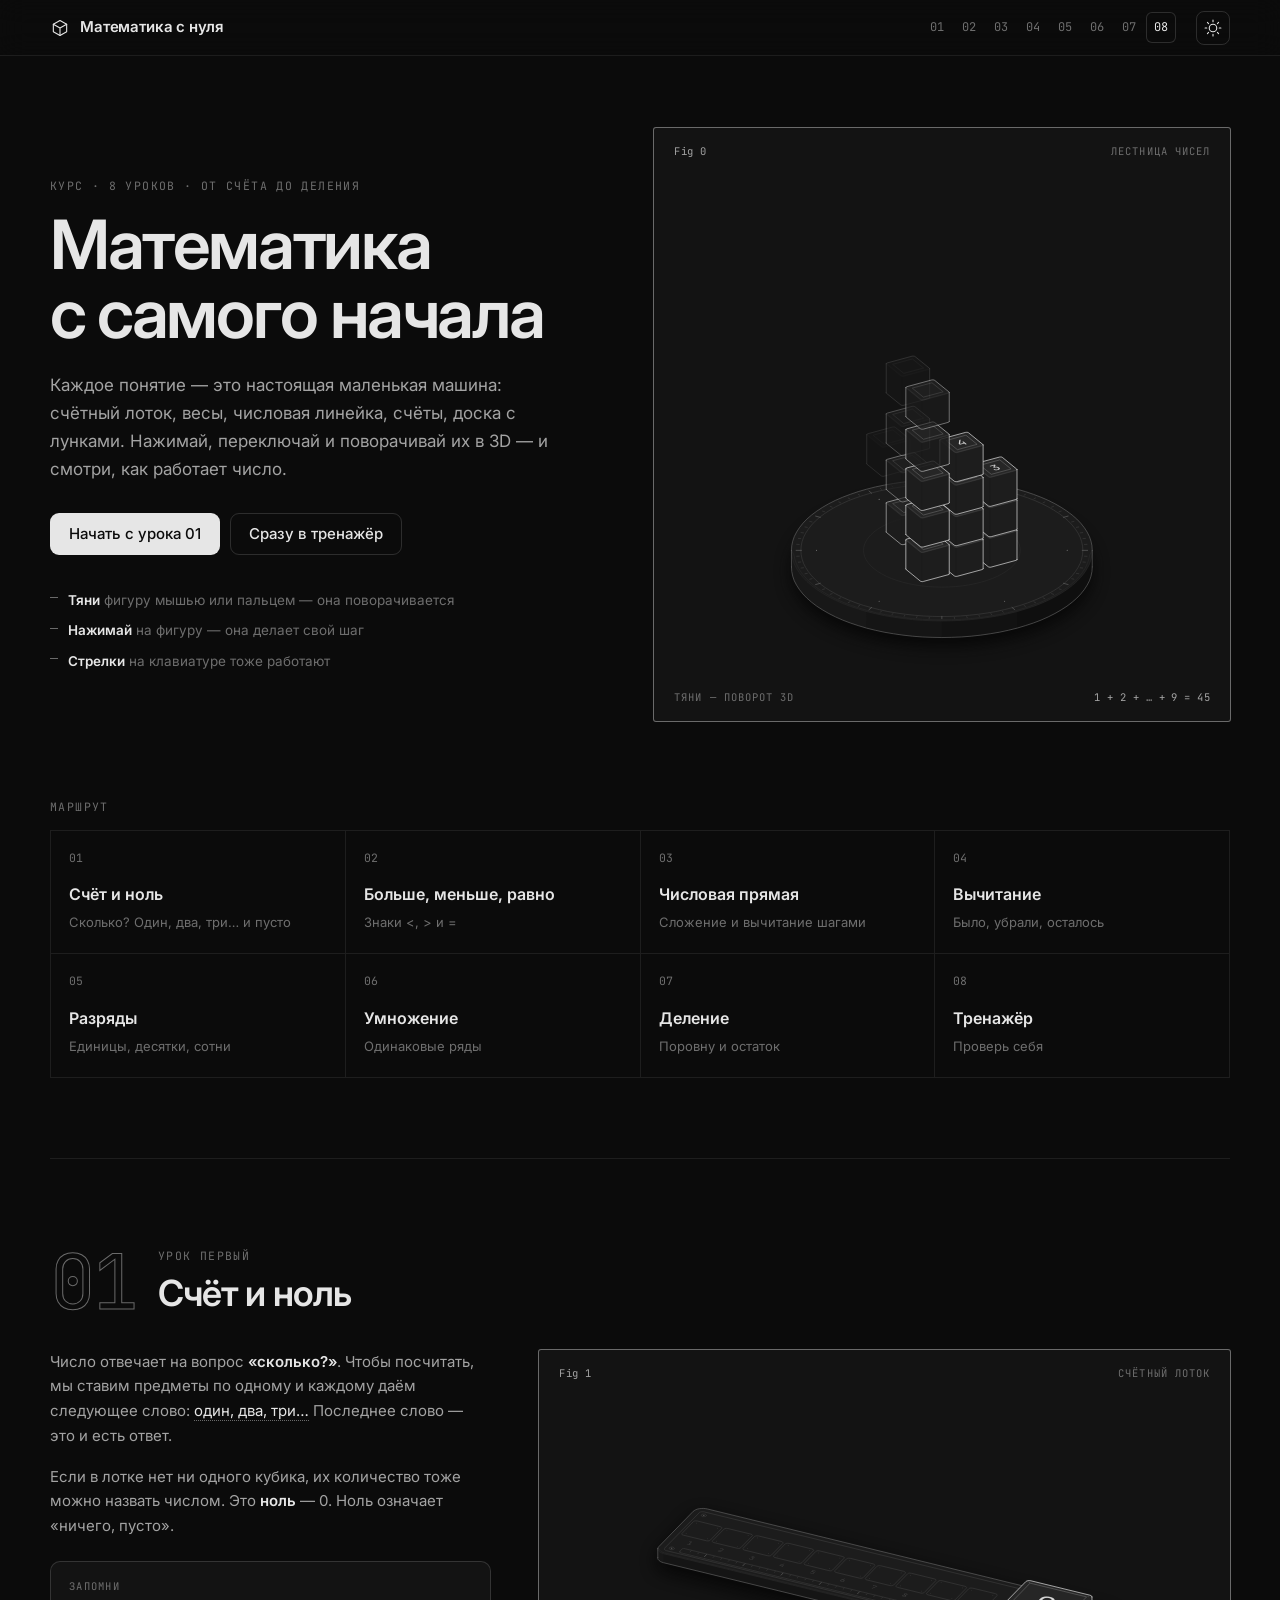
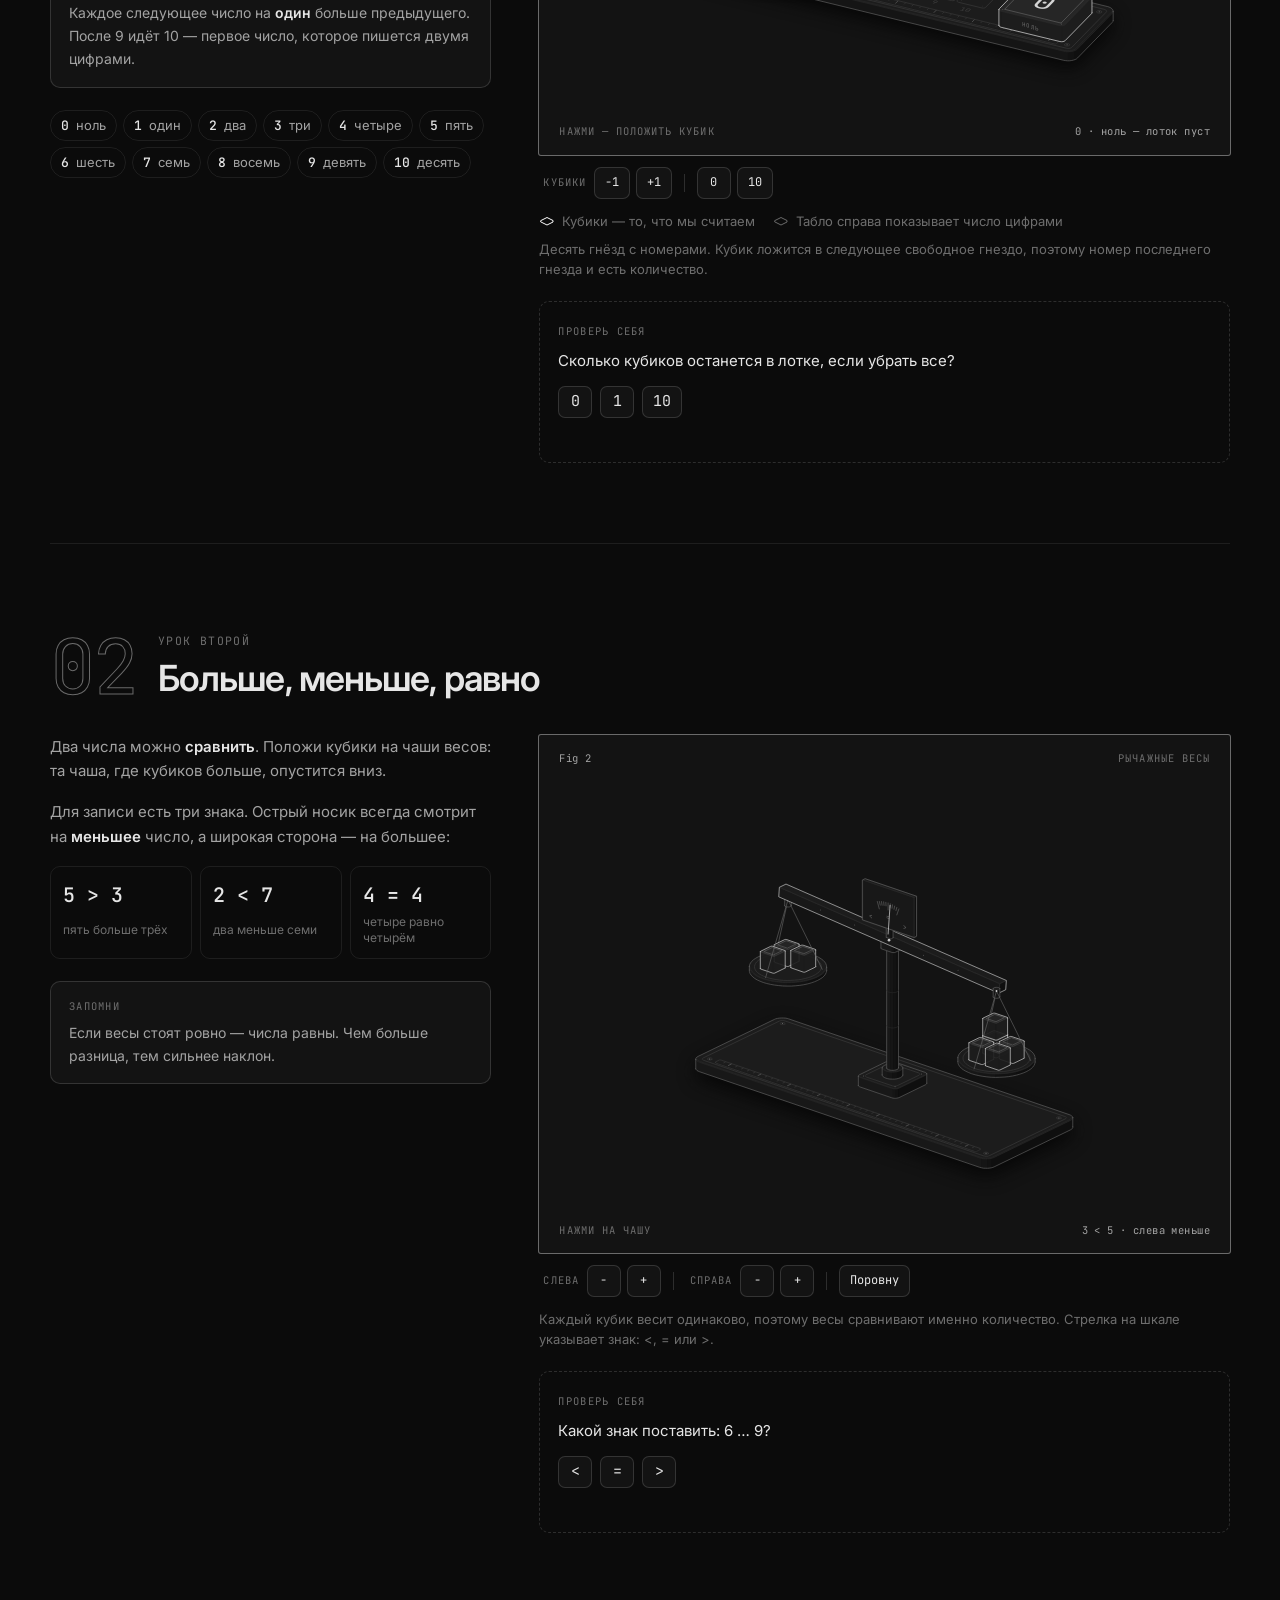
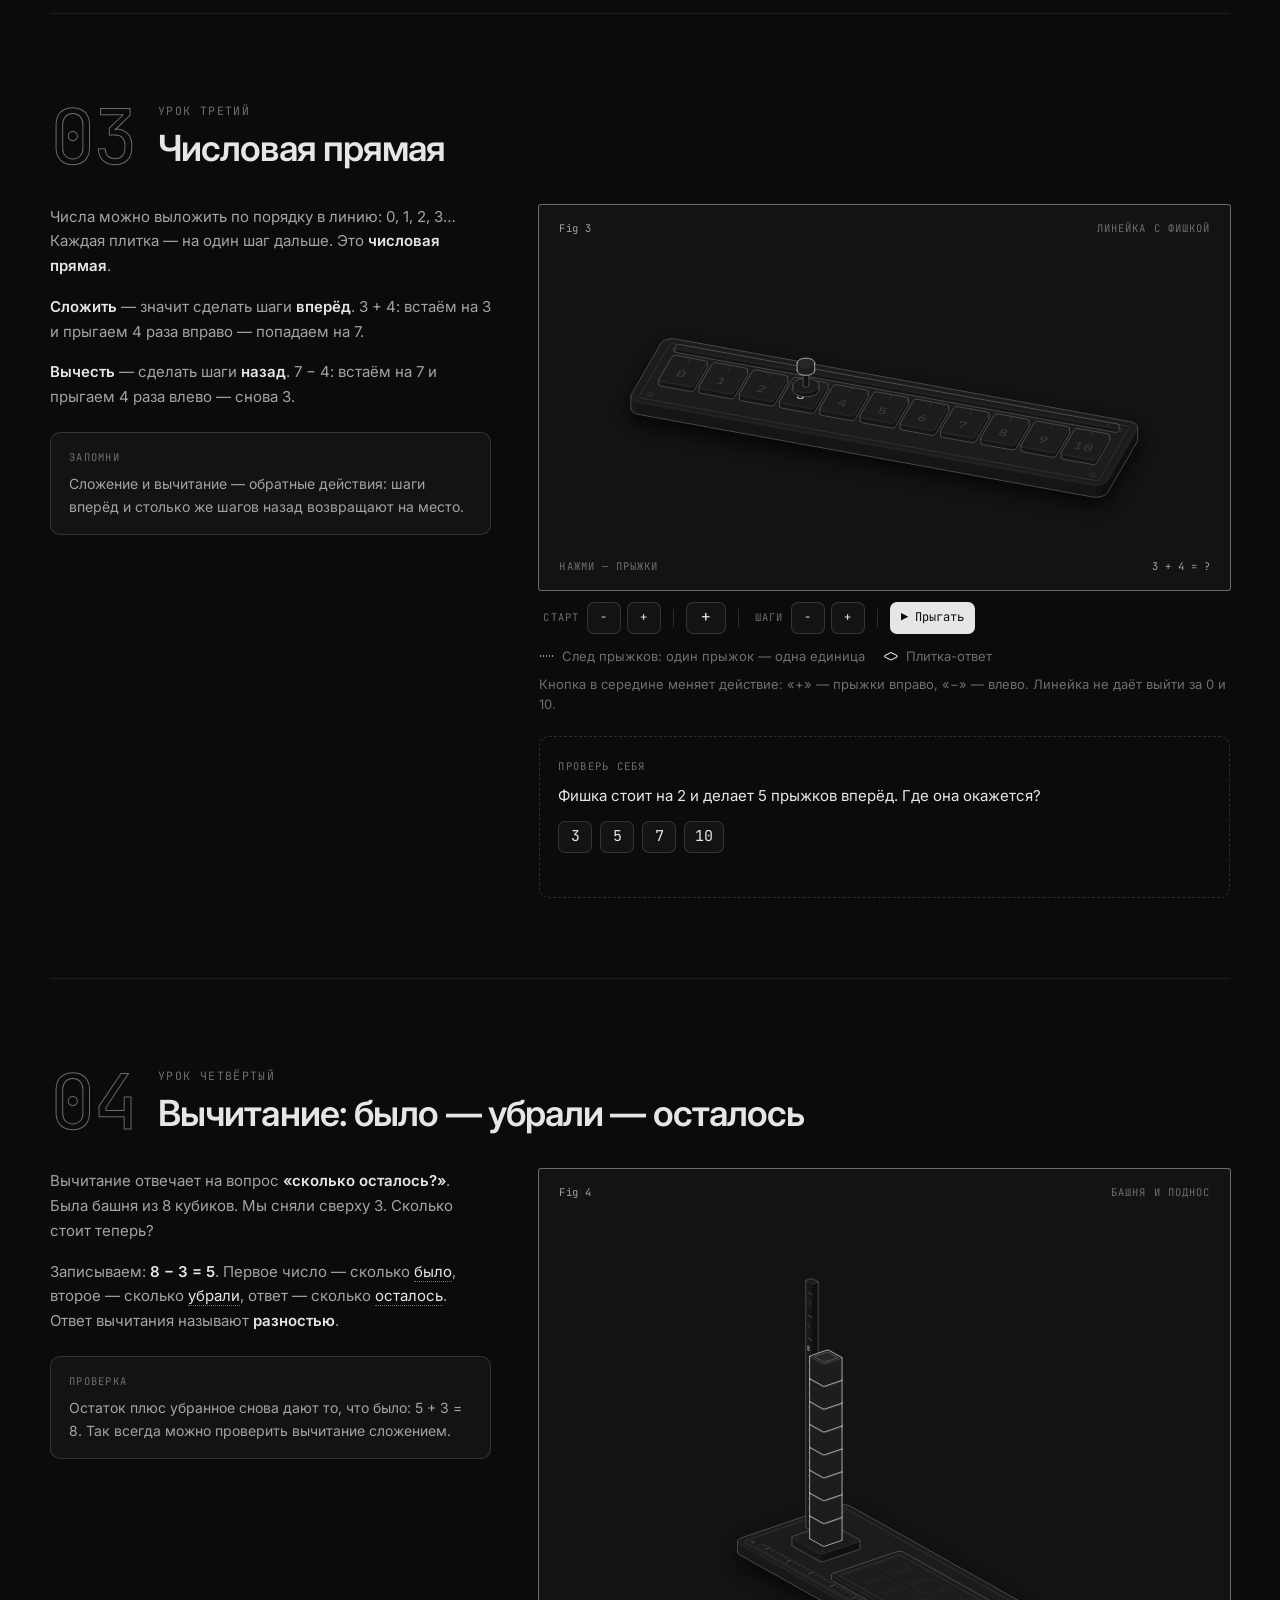
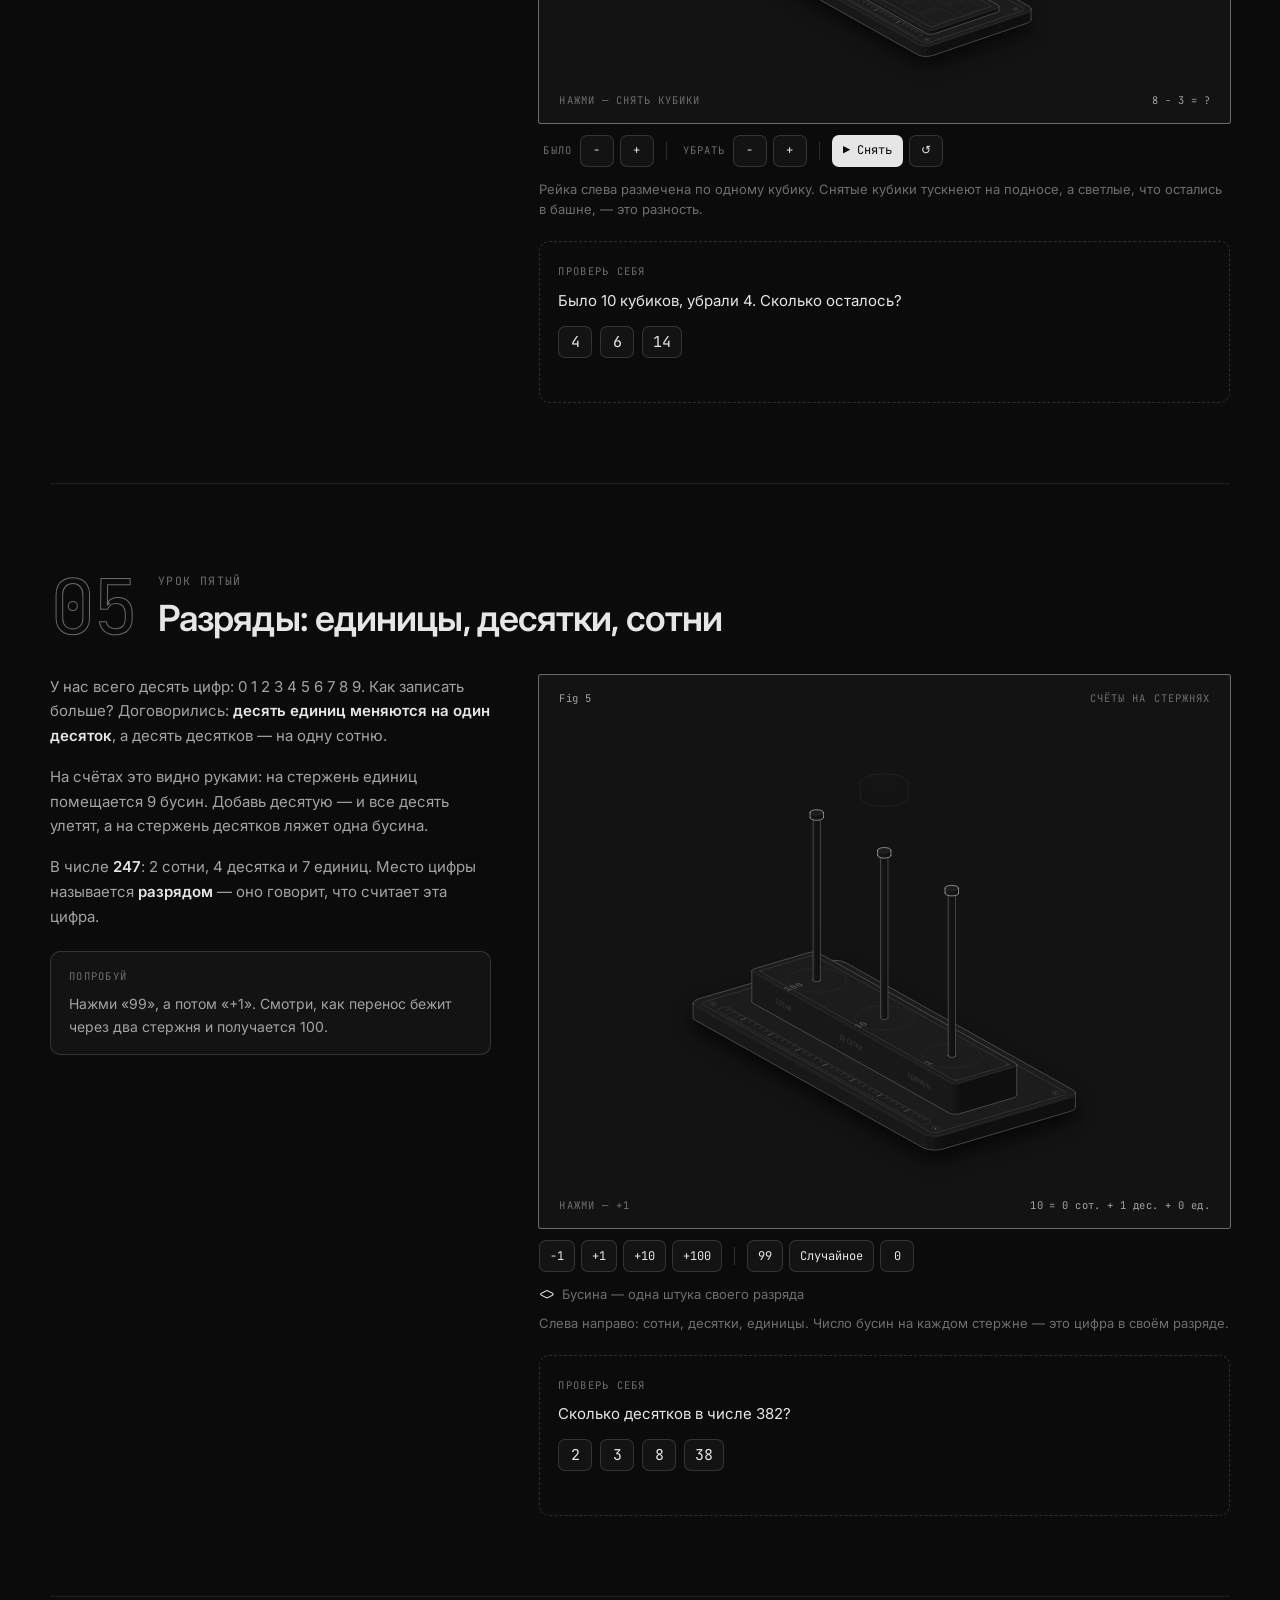
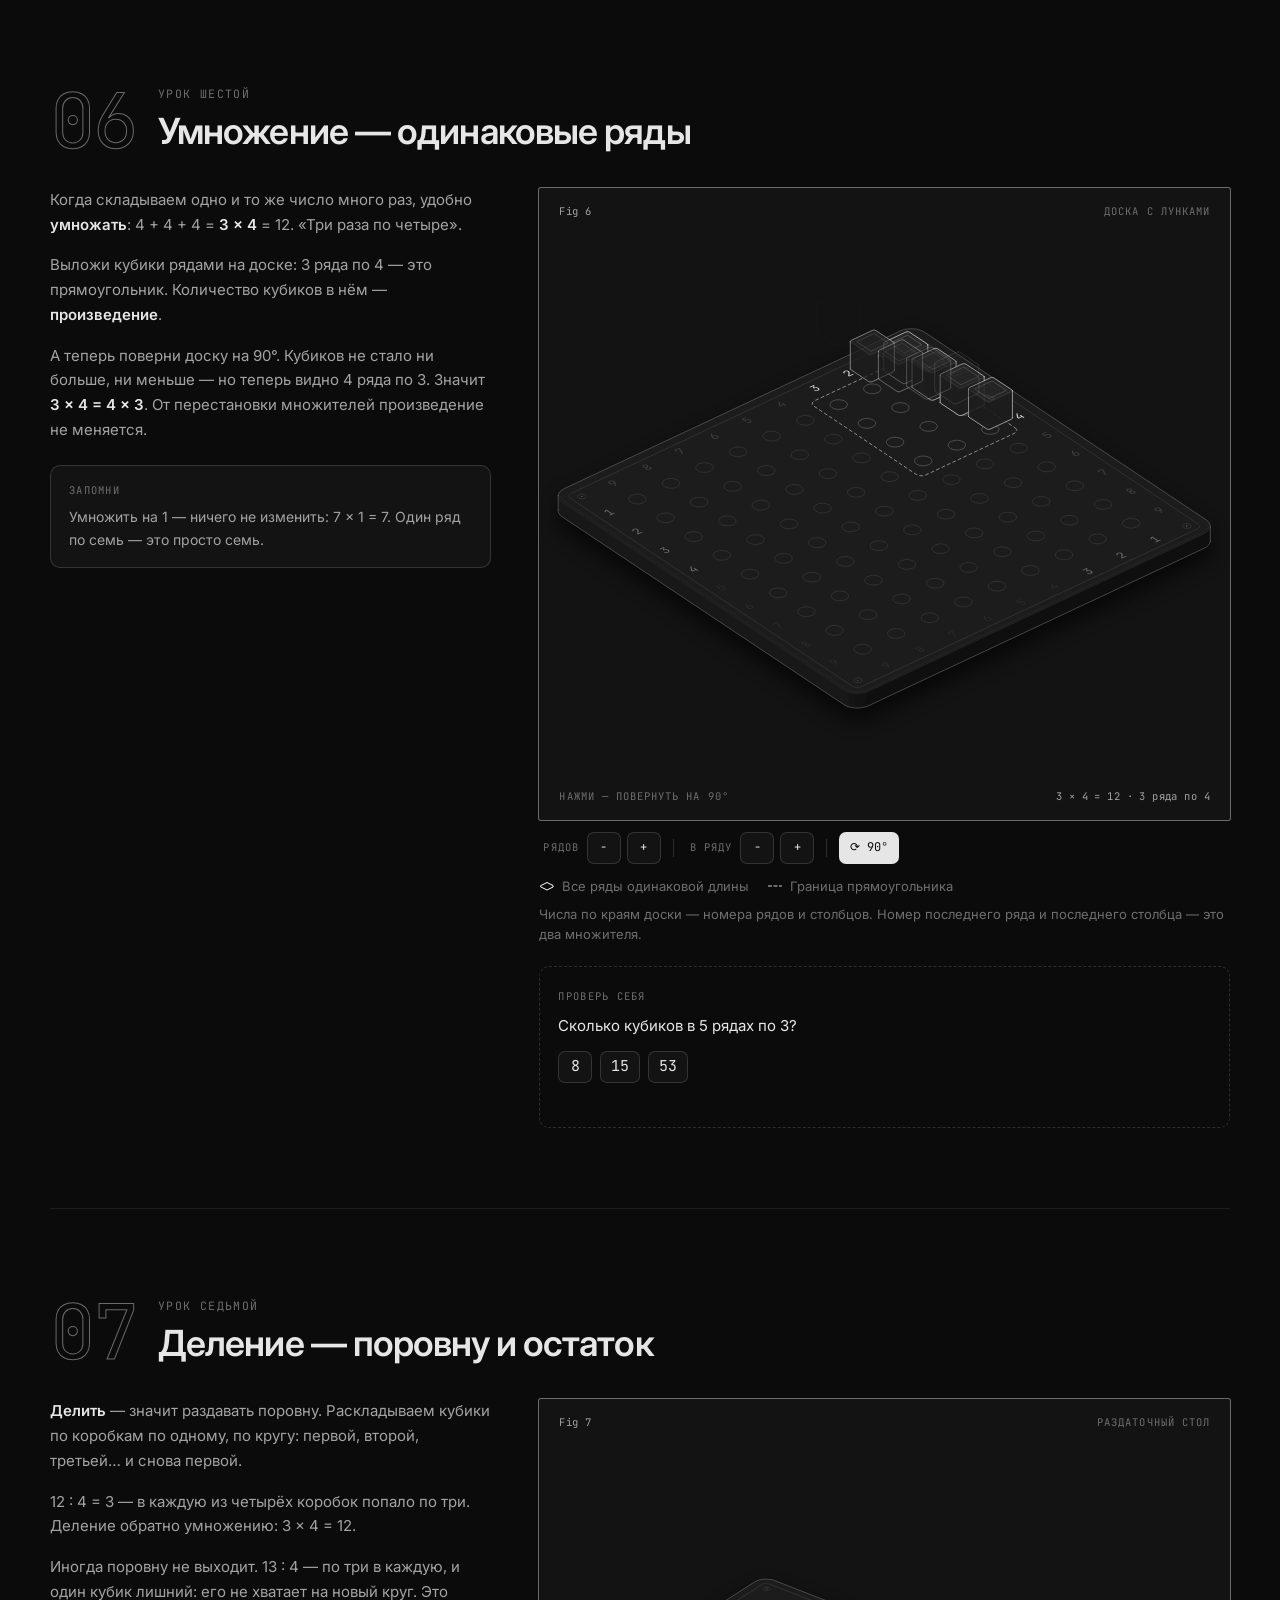
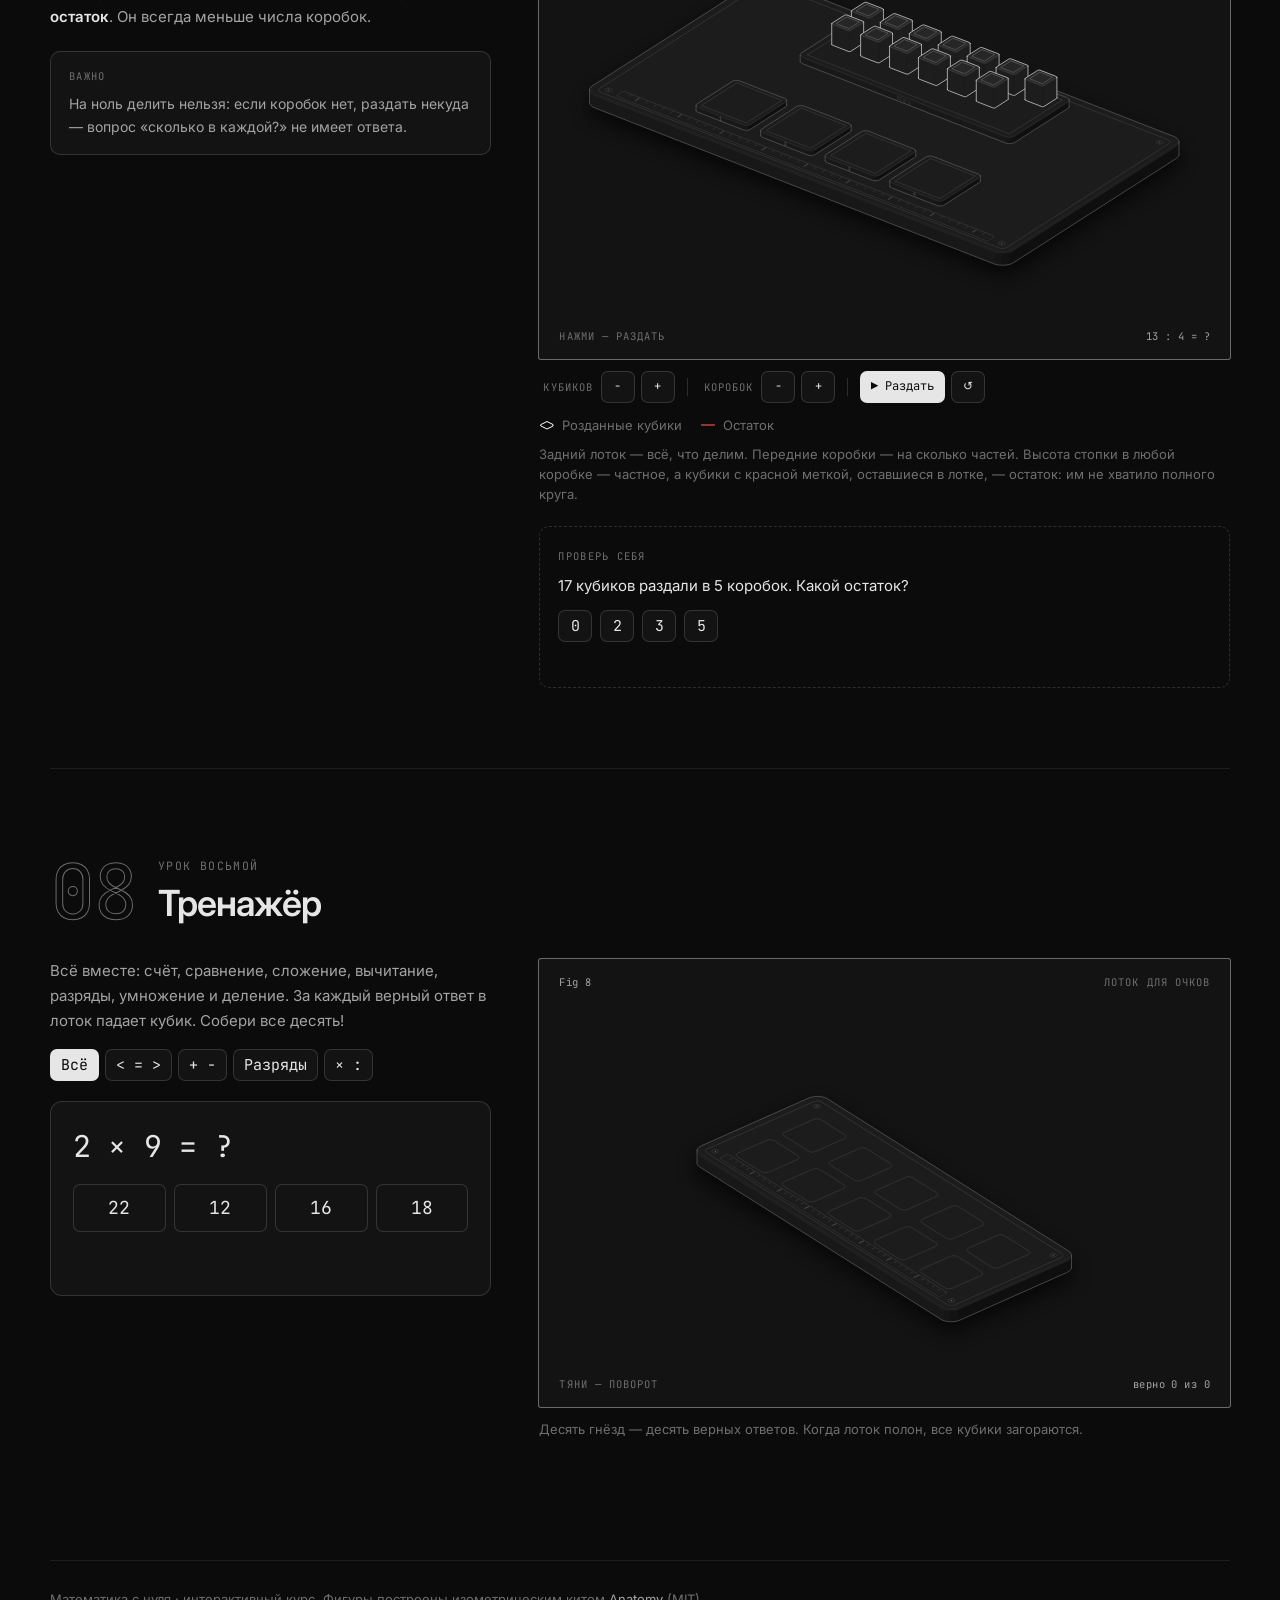
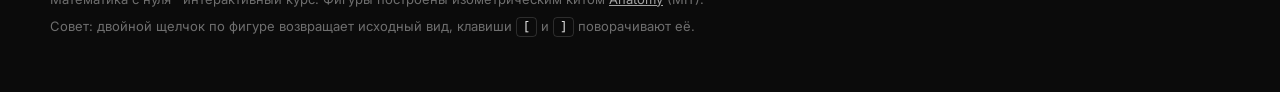
==== index.html @ d57d2d2d "Interactive math course site: counting to division with 3D isometric figures Co-Authored-By: Claude " ====
<!doctype html>
<html lang="ru">
<head>
<meta charset="utf-8">
<meta name="viewport" content="width=device-width, initial-scale=1">
<title>Математика с нуля</title>
<meta name="description" content="Интерактивный курс математики с самого начала: счёт, ноль, сравнение, числовая прямая, сложение, вычитание, разряды, умножение и деление — на живых 3D-машинах.">
<link rel="preconnect" href="https://fonts.googleapis.com">
<link rel="preconnect" href="https://fonts.gstatic.com" crossorigin>
<link href="https://fonts.googleapis.com/css2?family=Inter:wght@400;500;600&family=JetBrains+Mono:wght@400;500&display=swap&subset=cyrillic" rel="stylesheet">
<link rel="stylesheet" href="css/iso.css">
<link rel="stylesheet" href="css/site.css">
</head>
<body class="iso" data-theme="dark">

<header class="bar">
  <a class="brand" href="#top"><span class="brand-mark" aria-hidden="true">
    <svg viewBox="0 0 24 24"><path d="M12 3 20 7.5v9L12 21 4 16.5v-9Z"/><path d="M4 7.5 12 12l8-4.5M12 12v9"/></svg></span>Математика с нуля</a>
  <nav class="steps" aria-label="Уроки">
    <a href="#l1">01</a><a href="#l2">02</a><a href="#l3">03</a><a href="#l4">04</a><a href="#l5">05</a><a href="#l6">06</a><a href="#l7">07</a><a href="#l8">08</a>
  </nav>
  <button class="theme" type="button" aria-label="Сменить тему" data-theme-toggle>
    <svg viewBox="0 0 24 24" aria-hidden="true"><circle cx="12" cy="12" r="4.5"/><path d="M12 2.5v2M12 19.5v2M2.5 12h2M19.5 12h2M5.3 5.3l1.4 1.4M17.3 17.3l1.4 1.4M5.3 18.7l1.4-1.4M17.3 6.7l1.4-1.4"/></svg>
  </button>
  <div class="progress" aria-hidden="true"><span></span></div>
</header>

<main id="top">

<section class="hero">
  <div class="hero-text">
    <p class="kicker">Курс · 8 уроков · от счёта до деления</p>
    <h1>Математика<br>с самого начала</h1>
    <p class="lead">Каждое понятие — это настоящая маленькая машина: счётный лоток, весы, числовая линейка, счёты, доска с лунками. Нажимай, переключай и поворачивай их в 3D — и смотри, как работает число.</p>
    <div class="hero-cta">
      <a class="btn btn-main" href="#l1">Начать с урока 01</a>
      <a class="btn" href="#l8">Сразу в тренажёр</a>
    </div>
    <ul class="hero-facts">
      <li><b>Тяни</b> фигуру мышью или пальцем — она поворачивается</li>
      <li><b>Нажимай</b> на фигуру — она делает свой шаг</li>
      <li><b>Стрелки</b> на клавиатуре тоже работают</li>
    </ul>
  </div>
  <figure class="iso-figure hero-fig">
    <div class="iso-plate">
      <div class="iso-plate-corners" aria-hidden="true">
        <span class="iso-plate-corner" data-corner="fig">Fig 0</span>
        <span class="iso-plate-corner" data-corner="title">Лестница чисел</span>
        <span class="iso-plate-corner" data-corner="hint">Тяни — поворот 3D</span>
        <span class="iso-plate-corner" data-corner="readout">1 + 2 + … + 9 = 45</span>
      </div>
      <div class="iso-stage" data-scene="hero" tabindex="0"></div>
    </div>
  </figure>
</section>

<section class="map" aria-label="Маршрут курса">
  <h2 class="map-title">Маршрут</h2>
  <ol class="map-list">
    <li><a href="#l1"><span>01</span><b>Счёт и ноль</b><i>Сколько? Один, два, три… и пусто</i></a></li>
    <li><a href="#l2"><span>02</span><b>Больше, меньше, равно</b><i>Знаки &lt;, &gt; и =</i></a></li>
    <li><a href="#l3"><span>03</span><b>Числовая прямая</b><i>Сложение и вычитание шагами</i></a></li>
    <li><a href="#l4"><span>04</span><b>Вычитание</b><i>Было, убрали, осталось</i></a></li>
    <li><a href="#l5"><span>05</span><b>Разряды</b><i>Единицы, десятки, сотни</i></a></li>
    <li><a href="#l6"><span>06</span><b>Умножение</b><i>Одинаковые ряды</i></a></li>
    <li><a href="#l7"><span>07</span><b>Деление</b><i>Поровну и остаток</i></a></li>
    <li><a href="#l8"><span>08</span><b>Тренажёр</b><i>Проверь себя</i></a></li>
  </ol>
</section>

<!-- 01 -->
<section class="lesson" id="l1">
  <header class="lesson-head"><span class="lesson-n">01</span><div><p class="kicker">Урок первый</p><h2>Счёт и ноль</h2></div></header>
  <div class="lesson-body">
    <div class="lesson-text">
      <p>Число отвечает на вопрос <b>«сколько?»</b>. Чтобы посчитать, мы ставим предметы по одному и каждому даём следующее слово: <em>один, два, три…</em> Последнее слово — это и есть ответ.</p>
      <p>Если в лотке нет ни одного кубика, их количество тоже можно назвать числом. Это <b>ноль</b> — 0. Ноль означает «ничего, пусто».</p>
      <div class="note"><span class="note-k">Запомни</span>Каждое следующее число на <b>один</b> больше предыдущего. После 9 идёт 10 — первое число, которое пишется двумя цифрами.</div>
      <div class="words" data-words></div>
    </div>
    <div class="lesson-fig">
      <figure class="iso-figure">
        <div class="iso-plate">
          <div class="iso-plate-corners" aria-hidden="true">
            <span class="iso-plate-corner" data-corner="fig">Fig 1</span>
            <span class="iso-plate-corner" data-corner="title">Счётный лоток</span>
            <span class="iso-plate-corner" data-corner="hint">Нажми — положить кубик</span>
            <span class="iso-plate-corner" data-corner="readout" data-readout></span>
          </div>
          <div class="iso-stage" data-scene="count" tabindex="0" aria-label="Счётный лоток. Стрелки вверх и вниз добавляют и убирают кубик."></div>
        </div>
        <div class="ctl" data-for="count">
          <span class="ctl-l">Кубики</span>
          <button data-do="sub" aria-label="Убрать кубик">−1</button><button data-do="add" aria-label="Добавить кубик">+1</button>
          <span class="ctl-sep"></span>
          <button data-do="reset">0</button><button data-do="fill">10</button>
        </div>
        <figcaption class="iso-legend">
          <span class="iso-keys"><span class="iso-key"><svg class="iso-swatch" data-mark="lit" viewBox="0 0 16 10"><path d="M2 4.5 8 1.5 14 4.5 14 6 8 9 2 6Z"/></svg>Кубики — то, что мы считаем</span><span class="iso-key"><svg class="iso-swatch" data-mark="raised" viewBox="0 0 16 10"><path d="M2 4.5 8 1.5 14 4.5 14 6 8 9 2 6Z"/></svg>Табло справа показывает число цифрами</span></span>
          <span class="iso-caption">Десять гнёзд с номерами. Кубик ложится в следующее свободное гнездо, поэтому номер последнего гнезда и есть количество.</span>
        </figcaption>
      </figure>
      <div class="quiz-mini" data-q="Сколько кубиков останется в лотке, если убрать все?" data-a="0" data-opts="0,1,10"></div>
    </div>
  </div>
</section>

<!-- 02 -->
<section class="lesson" id="l2">
  <header class="lesson-head"><span class="lesson-n">02</span><div><p class="kicker">Урок второй</p><h2>Больше, меньше, равно</h2></div></header>
  <div class="lesson-body">
    <div class="lesson-text">
      <p>Два числа можно <b>сравнить</b>. Положи кубики на чаши весов: та чаша, где кубиков больше, опустится вниз.</p>
      <p>Для записи есть три знака. Острый носик всегда смотрит на <b>меньшее</b> число, а широкая сторона — на большее:</p>
      <div class="signs"><div><b>5 &gt; 3</b><span>пять больше трёх</span></div><div><b>2 &lt; 7</b><span>два меньше семи</span></div><div><b>4 = 4</b><span>четыре равно четырём</span></div></div>
      <div class="note"><span class="note-k">Запомни</span>Если весы стоят ровно — числа равны. Чем больше разница, тем сильнее наклон.</div>
    </div>
    <div class="lesson-fig">
      <figure class="iso-figure">
        <div class="iso-plate">
          <div class="iso-plate-corners" aria-hidden="true">
            <span class="iso-plate-corner" data-corner="fig">Fig 2</span>
            <span class="iso-plate-corner" data-corner="title">Рычажные весы</span>
            <span class="iso-plate-corner" data-corner="hint">Нажми на чашу</span>
            <span class="iso-plate-corner" data-corner="readout" data-readout></span>
          </div>
          <div class="iso-stage" data-scene="balance" tabindex="0" aria-label="Весы. Стрелка влево добавляет кубик на левую чашу, вправо — на правую."></div>
        </div>
        <div class="ctl" data-for="balance">
          <span class="ctl-l">Слева</span><button data-do="lSub">−</button><button data-do="lAdd">+</button>
          <span class="ctl-sep"></span>
          <span class="ctl-l">Справа</span><button data-do="rSub">−</button><button data-do="rAdd">+</button>
          <span class="ctl-sep"></span>
          <button data-do="even">Поровну</button>
        </div>
        <figcaption class="iso-legend">
          <span class="iso-caption">Каждый кубик весит одинаково, поэтому весы сравнивают именно количество. Стрелка на шкале указывает знак: &lt;, = или &gt;.</span>
        </figcaption>
      </figure>
      <div class="quiz-mini" data-q="Какой знак поставить: 6 … 9?" data-a="<" data-opts="<,=,>"></div>
    </div>
  </div>
</section>

<!-- 03 -->
<section class="lesson" id="l3">
  <header class="lesson-head"><span class="lesson-n">03</span><div><p class="kicker">Урок третий</p><h2>Числовая прямая</h2></div></header>
  <div class="lesson-body">
    <div class="lesson-text">
      <p>Числа можно выложить по порядку в линию: 0, 1, 2, 3… Каждая плитка — на один шаг дальше. Это <b>числовая прямая</b>.</p>
      <p><b>Сложить</b> — значит сделать шаги <b>вперёд</b>. 3 + 4: встаём на 3 и прыгаем 4 раза вправо — попадаем на 7.</p>
      <p><b>Вычесть</b> — сделать шаги <b>назад</b>. 7 − 4: встаём на 7 и прыгаем 4 раза влево — снова 3.</p>
      <div class="note"><span class="note-k">Запомни</span>Сложение и вычитание — обратные действия: шаги вперёд и столько же шагов назад возвращают на место.</div>
    </div>
    <div class="lesson-fig">
      <figure class="iso-figure">
        <div class="iso-plate">
          <div class="iso-plate-corners" aria-hidden="true">
            <span class="iso-plate-corner" data-corner="fig">Fig 3</span>
            <span class="iso-plate-corner" data-corner="title">Линейка с фишкой</span>
            <span class="iso-plate-corner" data-corner="hint">Нажми — прыжки</span>
            <span class="iso-plate-corner" data-corner="readout" data-readout></span>
          </div>
          <div class="iso-stage" data-scene="line" tabindex="0" aria-label="Числовая прямая. Вверх-вниз меняют начало, влево-вправо — число шагов, Enter запускает."></div>
        </div>
        <div class="ctl" data-for="line">
          <span class="ctl-l">Старт</span><button data-do="aSub">−</button><button data-do="aAdd">+</button>
          <span class="ctl-sep"></span>
          <button class="ctl-op" data-do="op" aria-label="Сменить действие"><span data-op>+</span></button>
          <span class="ctl-sep"></span>
          <span class="ctl-l">Шаги</span><button data-do="bSub">−</button><button data-do="bAdd">+</button>
          <span class="ctl-sep"></span>
          <button class="go" data-do="run">▶ Прыгать</button>
        </div>
        <figcaption class="iso-legend">
          <span class="iso-keys"><span class="iso-key"><svg class="iso-swatch" data-mark="dotted" viewBox="0 0 16 10"><path d="M1.5 5h13"/></svg>След прыжков: один прыжок — одна единица</span><span class="iso-key"><svg class="iso-swatch" data-mark="lit" viewBox="0 0 16 10"><path d="M2 4.5 8 1.5 14 4.5 14 6 8 9 2 6Z"/></svg>Плитка-ответ</span></span>
          <span class="iso-caption">Кнопка в середине меняет действие: «+» — прыжки вправо, «−» — влево. Линейка не даёт выйти за 0 и 10.</span>
        </figcaption>
      </figure>
      <div class="quiz-mini" data-q="Фишка стоит на 2 и делает 5 прыжков вперёд. Где она окажется?" data-a="7" data-opts="3,5,7,10"></div>
    </div>
  </div>
</section>

<!-- 04 -->
<section class="lesson" id="l4">
  <header class="lesson-head"><span class="lesson-n">04</span><div><p class="kicker">Урок четвёртый</p><h2>Вычитание: было — убрали — осталось</h2></div></header>
  <div class="lesson-body">
    <div class="lesson-text">
      <p>Вычитание отвечает на вопрос <b>«сколько осталось?»</b>. Была башня из 8 кубиков. Мы сняли сверху 3. Сколько стоит теперь?</p>
      <p>Записываем: <b>8 − 3 = 5</b>. Первое число — сколько <em>было</em>, второе — сколько <em>убрали</em>, ответ — сколько <em>осталось</em>. Ответ вычитания называют <b>разностью</b>.</p>
      <div class="note"><span class="note-k">Проверка</span>Остаток плюс убранное снова дают то, что было: 5 + 3 = 8. Так всегда можно проверить вычитание сложением.</div>
    </div>
    <div class="lesson-fig">
      <figure class="iso-figure">
        <div class="iso-plate">
          <div class="iso-plate-corners" aria-hidden="true">
            <span class="iso-plate-corner" data-corner="fig">Fig 4</span>
            <span class="iso-plate-corner" data-corner="title">Башня и поднос</span>
            <span class="iso-plate-corner" data-corner="hint">Нажми — снять кубики</span>
            <span class="iso-plate-corner" data-corner="readout" data-readout></span>
          </div>
          <div class="iso-stage" data-scene="tower" tabindex="0" aria-label="Башня. Вверх-вниз меняют высоту, влево-вправо — сколько снять, Enter запускает."></div>
        </div>
        <div class="ctl" data-for="tower">
          <span class="ctl-l">Было</span><button data-do="nSub">−</button><button data-do="nAdd">+</button>
          <span class="ctl-sep"></span>
          <span class="ctl-l">Убрать</span><button data-do="bSub">−</button><button data-do="bAdd">+</button>
          <span class="ctl-sep"></span>
          <button class="go" data-do="run">▶ Снять</button><button data-do="reset">↺</button>
        </div>
        <figcaption class="iso-legend">
          <span class="iso-caption">Рейка слева размечена по одному кубику. Снятые кубики тускнеют на подносе, а светлые, что остались в башне, — это разность.</span>
        </figcaption>
      </figure>
      <div class="quiz-mini" data-q="Было 10 кубиков, убрали 4. Сколько осталось?" data-a="6" data-opts="4,6,14"></div>
    </div>
  </div>
</section>

<!-- 05 -->
<section class="lesson" id="l5">
  <header class="lesson-head"><span class="lesson-n">05</span><div><p class="kicker">Урок пятый</p><h2>Разряды: единицы, десятки, сотни</h2></div></header>
  <div class="lesson-body">
    <div class="lesson-text">
      <p>У нас всего десять цифр: 0 1 2 3 4 5 6 7 8 9. Как записать больше? Договорились: <b>десять единиц меняются на один десяток</b>, а десять десятков — на одну сотню.</p>
      <p>На счётах это видно руками: на стержень единиц помещается 9 бусин. Добавь десятую — и все десять улетят, а на стержень десятков ляжет одна бусина.</p>
      <p>В числе <b>247</b>: 2 сотни, 4 десятка и 7 единиц. Место цифры называется <b>разрядом</b> — оно говорит, что считает эта цифра.</p>
      <div class="note"><span class="note-k">Попробуй</span>Нажми «99», а потом «+1». Смотри, как перенос бежит через два стержня и получается 100.</div>
    </div>
    <div class="lesson-fig">
      <figure class="iso-figure">
        <div class="iso-plate">
          <div class="iso-plate-corners" aria-hidden="true">
            <span class="iso-plate-corner" data-corner="fig">Fig 5</span>
            <span class="iso-plate-corner" data-corner="title">Счёты на стержнях</span>
            <span class="iso-plate-corner" data-corner="hint">Нажми — +1</span>
            <span class="iso-plate-corner" data-corner="readout" data-readout></span>
          </div>
          <div class="iso-stage" data-scene="abacus" tabindex="0" aria-label="Счёты. Вверх и вниз — плюс и минус один, вправо и влево — плюс и минус десять."></div>
        </div>
        <div class="ctl" data-for="abacus">
          <button data-do="s1">−1</button><button data-do="a1">+1</button><button data-do="a10">+10</button><button data-do="a100">+100</button>
          <span class="ctl-sep"></span>
          <button data-do="nine">99</button><button data-do="rand">Случайное</button><button data-do="reset">0</button>
        </div>
        <figcaption class="iso-legend">
          <span class="iso-keys"><span class="iso-key"><svg class="iso-swatch" data-mark="lit" viewBox="0 0 16 10"><path d="M2 4.5 8 1.5 14 4.5 14 6 8 9 2 6Z"/></svg>Бусина — одна штука своего разряда</span></span>
          <span class="iso-caption">Слева направо: сотни, десятки, единицы. Число бусин на каждом стержне — это цифра в своём разряде.</span>
        </figcaption>
      </figure>
      <div class="quiz-mini" data-q="Сколько десятков в числе 382?" data-a="8" data-opts="2,3,8,38"></div>
    </div>
  </div>
</section>

<!-- 06 -->
<section class="lesson" id="l6">
  <header class="lesson-head"><span class="lesson-n">06</span><div><p class="kicker">Урок шестой</p><h2>Умножение — одинаковые ряды</h2></div></header>
  <div class="lesson-body">
    <div class="lesson-text">
      <p>Когда складываем одно и то же число много раз, удобно <b>умножать</b>: 4 + 4 + 4 = <b>3 × 4</b> = 12. «Три раза по четыре».</p>
      <p>Выложи кубики рядами на доске: 3 ряда по 4 — это прямоугольник. Количество кубиков в нём — <b>произведение</b>.</p>
      <p>А теперь поверни доску на 90°. Кубиков не стало ни больше, ни меньше — но теперь видно 4 ряда по 3. Значит <b>3 × 4 = 4 × 3</b>. От перестановки множителей произведение не меняется.</p>
      <div class="note"><span class="note-k">Запомни</span>Умножить на 1 — ничего не изменить: 7 × 1 = 7. Один ряд по семь — это просто семь.</div>
    </div>
    <div class="lesson-fig">
      <figure class="iso-figure">
        <div class="iso-plate">
          <div class="iso-plate-corners" aria-hidden="true">
            <span class="iso-plate-corner" data-corner="fig">Fig 6</span>
            <span class="iso-plate-corner" data-corner="title">Доска с лунками</span>
            <span class="iso-plate-corner" data-corner="hint">Нажми — повернуть на 90°</span>
            <span class="iso-plate-corner" data-corner="readout" data-readout></span>
          </div>
          <div class="iso-stage" data-scene="grid" tabindex="0" aria-label="Доска 9 на 9. Вверх-вниз меняют число рядов, влево-вправо — длину ряда."></div>
        </div>
        <div class="ctl" data-for="grid">
          <span class="ctl-l">Рядов</span><button data-do="aSub">−</button><button data-do="aAdd">+</button>
          <span class="ctl-sep"></span>
          <span class="ctl-l">В ряду</span><button data-do="bSub">−</button><button data-do="bAdd">+</button>
          <span class="ctl-sep"></span>
          <button class="go" data-do="turn">⟳ 90°</button>
        </div>
        <figcaption class="iso-legend">
          <span class="iso-keys"><span class="iso-key"><svg class="iso-swatch" data-mark="lit" viewBox="0 0 16 10"><path d="M2 4.5 8 1.5 14 4.5 14 6 8 9 2 6Z"/></svg>Все ряды одинаковой длины</span><span class="iso-key"><svg class="iso-swatch" data-mark="dashed" viewBox="0 0 16 10"><path d="M1.5 5h13"/></svg>Граница прямоугольника</span></span>
          <span class="iso-caption">Числа по краям доски — номера рядов и столбцов. Номер последнего ряда и последнего столбца — это два множителя.</span>
        </figcaption>
      </figure>
      <div class="quiz-mini" data-q="Сколько кубиков в 5 рядах по 3?" data-a="15" data-opts="8,15,53"></div>
    </div>
  </div>
</section>

<!-- 07 -->
<section class="lesson" id="l7">
  <header class="lesson-head"><span class="lesson-n">07</span><div><p class="kicker">Урок седьмой</p><h2>Деление — поровну и остаток</h2></div></header>
  <div class="lesson-body">
    <div class="lesson-text">
      <p><b>Делить</b> — значит раздавать поровну. Раскладываем кубики по коробкам по одному, по кругу: первой, второй, третьей… и снова первой.</p>
      <p>12 : 4 = 3 — в каждую из четырёх коробок попало по три. Деление обратно умножению: 3 × 4 = 12.</p>
      <p>Иногда поровну не выходит. 13 : 4 — по три в каждую, и один кубик лишний: его не хватает на новый круг. Это <b>остаток</b>. Он всегда меньше числа коробок.</p>
      <div class="note"><span class="note-k">Важно</span>На ноль делить нельзя: если коробок нет, раздать некуда — вопрос «сколько в каждой?» не имеет ответа.</div>
    </div>
    <div class="lesson-fig">
      <figure class="iso-figure">
        <div class="iso-plate">
          <div class="iso-plate-corners" aria-hidden="true">
            <span class="iso-plate-corner" data-corner="fig">Fig 7</span>
            <span class="iso-plate-corner" data-corner="title">Раздаточный стол</span>
            <span class="iso-plate-corner" data-corner="hint">Нажми — раздать</span>
            <span class="iso-plate-corner" data-corner="readout" data-readout></span>
          </div>
          <div class="iso-stage" data-scene="deal" tabindex="0" aria-label="Деление. Вверх-вниз меняют число кубиков, влево-вправо — число коробок, Enter раздаёт."></div>
        </div>
        <div class="ctl" data-for="deal">
          <span class="ctl-l">Кубиков</span><button data-do="nSub">−</button><button data-do="nAdd">+</button>
          <span class="ctl-sep"></span>
          <span class="ctl-l">Коробок</span><button data-do="kSub">−</button><button data-do="kAdd">+</button>
          <span class="ctl-sep"></span>
          <button class="go" data-do="run">▶ Раздать</button><button data-do="reset">↺</button>
        </div>
        <figcaption class="iso-legend">
          <span class="iso-keys"><span class="iso-key"><svg class="iso-swatch" data-mark="lit" viewBox="0 0 16 10"><path d="M2 4.5 8 1.5 14 4.5 14 6 8 9 2 6Z"/></svg>Розданные кубики</span><span class="iso-key"><svg class="iso-swatch" data-mark="red" viewBox="0 0 16 10"><path d="M1.5 5h13"/></svg>Остаток</span></span>
          <span class="iso-caption">Задний лоток — всё, что делим. Передние коробки — на сколько частей. Высота стопки в любой коробке — частное, а кубики с красной меткой, оставшиеся в лотке, — остаток: им не хватило полного круга.</span>
        </figcaption>
      </figure>
      <div class="quiz-mini" data-q="17 кубиков раздали в 5 коробок. Какой остаток?" data-a="2" data-opts="0,2,3,5"></div>
    </div>
  </div>
</section>

<!-- 08 -->
<section class="lesson" id="l8">
  <header class="lesson-head"><span class="lesson-n">08</span><div><p class="kicker">Урок восьмой</p><h2>Тренажёр</h2></div></header>
  <div class="lesson-body">
    <div class="lesson-text">
      <p>Всё вместе: счёт, сравнение, сложение, вычитание, разряды, умножение и деление. За каждый верный ответ в лоток падает кубик. Собери все десять!</p>
      <div class="levels" role="group" aria-label="Что тренировать">
        <button data-level="all" aria-pressed="true">Всё</button>
        <button data-level="cmp" aria-pressed="false">&lt; = &gt;</button>
        <button data-level="add" aria-pressed="false">+ −</button>
        <button data-level="pv" aria-pressed="false">Разряды</button>
        <button data-level="mul" aria-pressed="false">× :</button>
      </div>
      <div class="trainer" aria-live="polite">
        <p class="trainer-q" data-tq>…</p>
        <div class="trainer-opts" data-topts></div>
        <p class="trainer-f" data-tf>&nbsp;</p>
      </div>
    </div>
    <div class="lesson-fig">
      <figure class="iso-figure">
        <div class="iso-plate">
          <div class="iso-plate-corners" aria-hidden="true">
            <span class="iso-plate-corner" data-corner="fig">Fig 8</span>
            <span class="iso-plate-corner" data-corner="title">Лоток для очков</span>
            <span class="iso-plate-corner" data-corner="hint">Тяни — поворот</span>
            <span class="iso-plate-corner" data-corner="readout" data-readout></span>
          </div>
          <div class="iso-stage" data-scene="practice" tabindex="0"></div>
        </div>
        <figcaption class="iso-legend">
          <span class="iso-caption">Десять гнёзд — десять верных ответов. Когда лоток полон, все кубики загораются.</span>
        </figcaption>
      </figure>
    </div>
  </div>
</section>

</main>

<footer class="foot">
  <p>Математика с нуля · интерактивный курс. Фигуры построены изометрическим китом <a href="https://github.com/wheresryan22/anatomy">Anatomy</a> (MIT).</p>
  <p class="foot-k">Совет: двойной щелчок по фигуре возвращает исходный вид, клавиши <kbd>[</kbd> и <kbd>]</kbd> поворачивают её.</p>
</footer>

<script src="js/iso-kit.js"></script>
<script src="js/engine.js"></script>
<script src="js/lessons.js"></script>
<script src="js/app.js"></script>
</body>
</html>
---- css/iso.css ----
/* Anatomy ISO_CSS — MIT License, https://github.com/wheresryan22/anatomy */
.iso{
  --anatomy-page:#0b0b0b;--anatomy-card:#131313;--anatomy-text:#a3a3a3;--anatomy-strong:#e6e6e6;--anatomy-muted:#6e6e6e;
  --anatomy-paper:#131313;--anatomy-face:#1b1b1b;--anatomy-top:#1c1c1c;
  --anatomy-shade-0:#0f0f0f;--anatomy-shade-1:#121212;--anatomy-shade-2:#151515;--anatomy-shade-3:#181818;
  --anatomy-lit-top:#262626;--anatomy-lit-shade:#1d1d1d;
  --anatomy-hi:#d4d4d4;--anatomy-mid:#6a6a6a;--anatomy-lo:#3e3e3e;--anatomy-faint:#2a2a2a;--anatomy-lit:#ffffff;
  --anatomy-halo:#050505;--anatomy-halo-opacity:.9;--anatomy-dot:#e6e6e6;
  --anatomy-red:#ff6b6b;--anatomy-green:#6be0a0;--anatomy-blue:#6b9bff;
  --anatomy-weight:.6px;--anatomy-ease:cubic-bezier(.32,.72,0,1);
  --anatomy-mono:ui-monospace,"SF Mono",Menlo,Consolas,monospace;
  --anatomy-lift:inset 0 1px 0 0 #ffffff0a,inset 0 0 0 1px #ffffff06,0 0 0 1px #00000026,0 1px 1px -.5px #00000014,0 3px 3px -1.5px #00000014,0 6px 6px -3px #00000014,0 12px 12px -6px #00000014;
}
.iso[data-theme="light"]{
  --anatomy-page:#f2f2ef;--anatomy-card:#fbfbfa;--anatomy-text:#57575a;--anatomy-strong:#18181a;--anatomy-muted:#8c8c90;
  --anatomy-paper:#fbfbfa;--anatomy-face:#ffffff;--anatomy-top:#ffffff;
  --anatomy-shade-0:#dcdcd9;--anatomy-shade-1:#e5e5e2;--anatomy-shade-2:#ededea;--anatomy-shade-3:#f4f4f1;
  --anatomy-lit-top:#ffffff;--anatomy-lit-shade:#eeeeeb;
  --anatomy-hi:#26262a;--anatomy-mid:#8a8a8f;--anatomy-lo:#b4b4b8;--anatomy-faint:#d4d4d6;--anatomy-lit:#000000;
  --anatomy-halo:#8a8a80;--anatomy-halo-opacity:.32;--anatomy-dot:#3a3a3e;
  --anatomy-red:#e5484d;--anatomy-green:#30a46c;--anatomy-blue:#3e63dd;
  --anatomy-lift:inset 0 1px 0 0 #ffffff,0 0 0 1px #0000000f,0 1px 1px -.5px #0000000a,0 3px 3px -1.5px #0000000a,0 6px 6px -3px #0000000a,0 12px 12px -6px #0000000a;
}
.iso-svg{display:block;width:100%;height:auto;overflow:visible}
.iso-svg path,.iso-svg circle{vector-effect:non-scaling-stroke}
.iso-fill{fill:var(--anatomy-paper);stroke:none}
.iso-solid[data-lit]>.iso-fill{fill:var(--anatomy-face)}
.iso-shade,.iso-top{stroke:none}
.iso-shade[data-shade="0"]{fill:var(--anatomy-shade-0)}
.iso-shade[data-shade="1"]{fill:var(--anatomy-shade-1)}
.iso-shade[data-shade="2"]{fill:var(--anatomy-shade-2)}
.iso-shade[data-shade="3"]{fill:var(--anatomy-shade-3)}
.iso-top{fill:var(--anatomy-top)}
.iso-solid[data-lit]>.iso-top{fill:var(--anatomy-lit-top)}
.iso-solid[data-lit]>.iso-shade{fill:var(--anatomy-lit-shade)}
.iso-solid[data-seamless]>.iso-shade,.iso-solid[data-seamless]>.iso-top{stroke-width:.4;stroke-linejoin:round}
.iso-solid[data-seamless]>.iso-shade[data-shade="0"]{stroke:var(--anatomy-shade-0)}
.iso-solid[data-seamless]>.iso-shade[data-shade="1"]{stroke:var(--anatomy-shade-1)}
.iso-solid[data-seamless]>.iso-shade[data-shade="2"]{stroke:var(--anatomy-shade-2)}
.iso-solid[data-seamless]>.iso-shade[data-shade="3"]{stroke:var(--anatomy-shade-3)}
.iso-solid[data-seamless]>.iso-top{stroke:var(--anatomy-top)}
.iso-solid[data-seamless][data-lit]>.iso-top{stroke:var(--anatomy-lit-top)}
.iso-solid[data-seamless][data-lit]>.iso-shade{stroke:var(--anatomy-lit-shade)}
.iso-solid[data-lit]>.iso-edge{stroke:var(--anatomy-lit)}
.iso-halo{fill:var(--anatomy-halo);stroke:none;filter:blur(9px);opacity:var(--anatomy-halo-opacity);transform:translateY(3px)}
.iso-line{fill:none;stroke:var(--anatomy-lo);stroke-width:var(--anatomy-weight);stroke-linecap:round;stroke-linejoin:round}
.iso-line[data-tone="hi"]{stroke:var(--anatomy-hi)}
.iso-line[data-tone="mid"]{stroke:var(--anatomy-mid)}
.iso-line[data-tone="lo"]{stroke:var(--anatomy-lo)}
.iso-line[data-tone="faint"]{stroke:var(--anatomy-faint)}
.iso-line[data-tone="lit"]{stroke:var(--anatomy-lit)}
.iso-line[data-tone="red"]{stroke:var(--anatomy-red)}
.iso-line[data-tone="green"]{stroke:var(--anatomy-green)}
.iso-line[data-tone="blue"]{stroke:var(--anatomy-blue)}
.iso-line[data-dotted]{stroke-dasharray:.01 3.5;stroke-width:1}
.iso-line[data-dashed]{stroke-dasharray:3 3}
.iso-line[data-flow]{stroke-dasharray:2 6}
.iso-wire-end{fill:var(--anatomy-paper);stroke:var(--anatomy-lo);stroke-width:var(--anatomy-weight)}
.iso-wire[data-tone="hi"] .iso-wire-end{stroke:var(--anatomy-hi)}
.iso-wire[data-tone="mid"] .iso-wire-end{stroke:var(--anatomy-mid)}
.iso-wire[data-tone="faint"] .iso-wire-end{stroke:var(--anatomy-faint)}
.iso-wire[data-tone="lit"] .iso-wire-end{stroke:var(--anatomy-lit)}
.iso-dots circle{fill:var(--anatomy-dot);stroke:none;opacity:.32}
.iso-dots[data-tone="hi"] circle{opacity:.85}
.iso-dots[data-tone="mid"] circle{opacity:.45}
.iso-dots[data-tone="lo"] circle{opacity:.22}
.iso-dots[data-tone="faint"] circle{opacity:.12}
.iso-face-text{fill:var(--anatomy-mid);font-family:var(--anatomy-mono);letter-spacing:.04em}
.iso-face-text[data-tone="hi"]{fill:var(--anatomy-hi)}
.iso-face-text[data-tone="lo"]{fill:var(--anatomy-lo)}
.iso-face-text[data-tone="faint"]{fill:var(--anatomy-faint)}
.tb-body{fill:var(--anatomy-shade-2);stroke:none}
.tb-shine{fill:var(--anatomy-top);stroke:none}
.tb-shade{fill:var(--anatomy-shade-0);stroke:none}
.tb-ring{fill:none;stroke:var(--anatomy-lo);stroke-width:.45;stroke-linecap:butt;stroke-linejoin:round}
.tb-ring[data-tone="mid"]{stroke:var(--anatomy-mid)}
.tb-ring[data-tone="faint"]{stroke:var(--anatomy-faint)}
.tb-ring[data-tone="hi"]{stroke:var(--anatomy-hi)}
@keyframes iso-flow{to{stroke-dashoffset:-32}}
@keyframes iso-pulse{0%,100%{opacity:.18}12%{opacity:1}40%{opacity:.18}}
.iso-line[data-flow]{animation:iso-flow 1600ms linear infinite}
.iso-dots circle[data-pulse]{animation:iso-pulse 1600ms steps(1,end) infinite;animation-delay:var(--pulse-at,0ms)}
.iso-figure{margin:32px 0 36px}
.iso-plate{position:relative;padding:52px 24px;border-radius:0;background:var(--anatomy-card);box-shadow:0 0 0 1px var(--anatomy-mid);--anatomy-paper:var(--anatomy-card)}
.iso-plate-corners{position:absolute;inset:18px 20px;pointer-events:none}
.iso-plate-corner{position:absolute;color:var(--anatomy-muted);font-family:var(--anatomy-mono);font-size:10.5px;line-height:1;letter-spacing:.04em;white-space:nowrap}
.iso-plate-corner[data-corner="fig"]{top:0;left:0;color:var(--anatomy-text)}
.iso-plate-corner[data-corner="title"]{top:0;right:0;text-transform:uppercase;letter-spacing:.1em}
.iso-plate-corner[data-corner="hint"]{bottom:0;left:0;text-transform:uppercase;letter-spacing:.1em}
.iso-plate-corner[data-corner="readout"]{right:0;bottom:0;color:var(--anatomy-text);font-variant-numeric:tabular-nums}
.iso-plate .iso-svg{margin:0 auto}
.iso-legend{display:grid;gap:8px;margin-top:12px;color:var(--anatomy-muted);font-size:13px;line-height:1.55}
.iso-keys{display:flex;flex-wrap:wrap;gap:6px 18px}
.iso-key{display:inline-flex;align-items:center;gap:7px}
.iso-swatch{width:16px;height:10px;flex:none;overflow:visible}
.iso-swatch path{fill:none;stroke:var(--anatomy-hi);stroke-width:1;vector-effect:non-scaling-stroke;stroke-linejoin:round;stroke-linecap:round}
.iso-swatch[data-mark="raised"] path,.iso-swatch[data-mark="flat"] path{stroke:var(--anatomy-mid)}
.iso-swatch[data-mark="lit"] path{stroke:var(--anatomy-lit)}
.iso-swatch[data-mark="dim"] path{stroke:var(--anatomy-lo)}
.iso-swatch[data-mark="dotted"] path{stroke-dasharray:.01 3;stroke-width:1.4}
.iso-swatch[data-mark="dashed"] path{stroke-dasharray:3 2.5}
.iso-swatch[data-mark="red"] path{stroke:var(--anatomy-red)}
.iso-swatch[data-mark="green"] path{stroke:var(--anatomy-green)}
.iso-swatch[data-mark="blue"] path{stroke:var(--anatomy-blue)}
.iso-swatch-crease{stroke:var(--anatomy-lo)!important}
@media (max-width:560px){.iso-plate{padding:48px 12px 70px}.iso-plate-corner[data-corner="hint"]{bottom:18px}}
@media (prefers-reduced-motion:reduce){.iso-line[data-flow],.iso-dots circle[data-pulse]{animation:none}}
---- css/site.css ----
*{box-sizing:border-box}
html{scroll-behavior:smooth;scroll-padding-top:72px;color-scheme:dark}
body{margin:0;background:var(--anatomy-page);color:var(--anatomy-text);font:15px/1.65 Inter,ui-sans-serif,system-ui,-apple-system,"Segoe UI",sans-serif;-webkit-font-smoothing:antialiased;transition:background .3s var(--anatomy-ease),color .3s}
.iso{--anatomy-mono:"JetBrains Mono",ui-monospace,"SF Mono",Menlo,Consolas,monospace;--line:#ffffff14;--line-2:#ffffff24;--ok:var(--anatomy-green);--no:var(--anatomy-red)}
.iso[data-theme="light"]{--line:#0000001a;--line-2:#0000002e}
a{color:var(--anatomy-strong)}
b{color:var(--anatomy-strong);font-weight:600}
em{color:var(--anatomy-strong);font-style:normal;border-bottom:1px dotted var(--anatomy-mid)}
kbd{font-family:var(--anatomy-mono);font-size:12px;padding:1px 6px;border:1px solid var(--line-2);border-radius:4px;color:var(--anatomy-strong)}

/* top bar */
.bar{position:sticky;top:0;z-index:20;display:flex;align-items:center;gap:20px;height:56px;padding:0 max(16px,calc((100% - 1180px)/2));background:color-mix(in srgb,var(--anatomy-page) 82%,transparent);backdrop-filter:blur(14px);-webkit-backdrop-filter:blur(14px);border-bottom:1px solid var(--line)}
.brand{display:flex;align-items:center;gap:10px;color:var(--anatomy-strong);text-decoration:none;font-weight:600;letter-spacing:-.01em;white-space:nowrap}
.brand-mark svg,.theme svg{width:20px;height:20px;fill:none;stroke:currentColor;stroke-width:1.3;stroke-linejoin:round;stroke-linecap:round;display:block}
.steps{display:flex;gap:2px;margin-left:auto;font-family:var(--anatomy-mono);font-size:12px}
.steps a{color:var(--anatomy-muted);text-decoration:none;padding:6px 8px;border-radius:6px;transition:color .2s,background .2s}
.steps a:hover{color:var(--anatomy-strong);background:var(--line)}
.steps a[aria-current]{color:var(--anatomy-strong);box-shadow:inset 0 0 0 1px var(--line-2)}
.theme{display:grid;place-items:center;width:34px;height:34px;border-radius:8px;border:1px solid var(--line-2);background:transparent;color:var(--anatomy-strong);cursor:pointer}
.theme:hover{background:var(--line)}
.progress{position:absolute;left:0;right:0;bottom:-1px;height:1px}
.progress span{display:block;height:100%;background:var(--anatomy-strong);transform-origin:0 50%;transform:scaleX(0)}

main{width:min(1180px,100% - 32px);margin:0 auto}

/* hero */
.hero{display:grid;grid-template-columns:minmax(0,1fr) minmax(0,1.05fr);gap:56px;align-items:center;padding:72px 0 40px}
.kicker{margin:0 0 14px;font-family:var(--anatomy-mono);font-size:11.5px;letter-spacing:.12em;text-transform:uppercase;color:var(--anatomy-muted)}
h1{margin:0 0 22px;color:var(--anatomy-strong);font-size:clamp(40px,5.6vw,68px);line-height:1.02;letter-spacing:-.035em;font-weight:600}
h2{margin:0;color:var(--anatomy-strong);font-size:clamp(26px,3.2vw,36px);line-height:1.1;letter-spacing:-.025em;font-weight:600}
.lead{font-size:17px;max-width:520px;margin:0 0 30px}
.hero-cta{display:flex;flex-wrap:wrap;gap:10px;margin-bottom:34px}
.btn{display:inline-flex;align-items:center;height:42px;padding:0 18px;border-radius:9px;border:1px solid var(--line-2);color:var(--anatomy-strong);text-decoration:none;font-weight:500;transition:background .2s,transform .2s var(--anatomy-ease)}
.btn:hover{background:var(--line)}
.btn:active{transform:translateY(1px)}
.btn-main{background:var(--anatomy-strong);color:var(--anatomy-page);border-color:transparent}
.btn-main:hover{background:var(--anatomy-strong);opacity:.9}
.hero-facts{list-style:none;margin:0;padding:0;display:grid;gap:8px;font-size:13.5px;color:var(--anatomy-muted)}
.hero-facts li{padding-left:18px;position:relative}
.hero-facts li::before{content:"";position:absolute;left:0;top:.62em;width:8px;height:1px;background:var(--anatomy-mid)}
.hero-fig{margin:0}
.hero-fig .iso-plate{padding:44px 16px}

/* map */
.map{padding:40px 0 24px}
.map-title{font-family:var(--anatomy-mono);font-size:11.5px;letter-spacing:.12em;text-transform:uppercase;color:var(--anatomy-muted);font-weight:400;margin-bottom:16px}
.map-list{list-style:none;margin:0;padding:0;display:grid;grid-template-columns:repeat(4,1fr);border-top:1px solid var(--line);border-left:1px solid var(--line)}
.map-list a{display:grid;gap:4px;padding:18px 18px 20px;min-height:118px;border-right:1px solid var(--line);border-bottom:1px solid var(--line);text-decoration:none;transition:background .25s}
.map-list a:hover{background:var(--anatomy-card)}
.map-list span{font-family:var(--anatomy-mono);font-size:11.5px;color:var(--anatomy-muted)}
.map-list b{font-size:16px;margin-top:10px}
.map-list i{font-style:normal;font-size:13px;color:var(--anatomy-muted)}

/* lessons */
.lesson{padding:88px 0 24px;border-top:1px solid var(--line);margin-top:56px}
.lesson,.map{opacity:0;transform:translateY(16px);transition:opacity .8s var(--anatomy-ease),transform .8s var(--anatomy-ease)}
.lesson.in,.map.in{opacity:1;transform:none}
.lesson-head{display:flex;gap:22px;align-items:flex-end;margin-bottom:36px}
.lesson-n{font-family:var(--anatomy-mono);font-size:clamp(48px,6vw,76px);line-height:.82;color:transparent;-webkit-text-stroke:1px var(--anatomy-mid);letter-spacing:-.04em}
.lesson-head .kicker{margin-bottom:8px}
.lesson-body{display:grid;grid-template-columns:minmax(0,.78fr) minmax(0,1.22fr);gap:48px;align-items:start}
.lesson-text{position:sticky;top:96px}
.lesson-text p{margin:0 0 16px}
.lesson-fig .iso-figure{margin:0}
.note{margin:22px 0 0;padding:16px 18px;border:1px solid var(--line-2);border-radius:10px;font-size:14px;background:var(--anatomy-card)}
.note-k{display:block;margin-bottom:6px;font-family:var(--anatomy-mono);font-size:10.5px;letter-spacing:.12em;text-transform:uppercase;color:var(--anatomy-muted)}
.signs{display:grid;grid-template-columns:repeat(3,1fr);gap:8px;margin:4px 0 0}
.signs div{padding:12px;border:1px solid var(--line);border-radius:10px;display:grid;gap:2px}
.signs b{font-family:var(--anatomy-mono);font-size:20px;font-weight:500}
.signs span{font-size:12px;color:var(--anatomy-muted);line-height:1.35}
.words{display:flex;flex-wrap:wrap;gap:6px;margin-top:22px}
.words span{display:inline-flex;gap:7px;align-items:baseline;padding:4px 10px;border:1px solid var(--line);border-radius:999px;font-size:13px}
.words b{font-family:var(--anatomy-mono);font-weight:500}

/* plate tweaks */
.iso-plate{border-radius:2px;transition:box-shadow .3s}
.iso-stage{position:relative;outline:none;cursor:grab;touch-action:pan-y;user-select:none;-webkit-user-select:none;-webkit-tap-highlight-color:transparent}
.iso-stage.is-dragging{cursor:grabbing}
.iso-stage:focus-visible{box-shadow:0 0 0 1px var(--anatomy-mid);border-radius:4px}
.iso-plate:has(.iso-stage:hover){box-shadow:0 0 0 1px var(--anatomy-hi)}
.iso-plate-corner{font-family:var(--anatomy-mono)}

/* controls */
.ctl{display:flex;flex-wrap:wrap;align-items:center;gap:6px;margin-top:12px;font-family:var(--anatomy-mono);font-size:12px}
.ctl-l{color:var(--anatomy-muted);text-transform:uppercase;letter-spacing:.1em;font-size:10.5px;margin:0 2px 0 4px}
.ctl-sep{width:1px;height:18px;background:var(--line-2);margin:0 6px}
.ctl button,.levels button,.quiz-opts button,.trainer-opts button{font:inherit;font-family:var(--anatomy-mono);min-width:34px;height:32px;padding:0 10px;border-radius:7px;border:1px solid var(--line-2);background:var(--anatomy-card);color:var(--anatomy-strong);cursor:pointer;transition:background .15s,border-color .15s,transform .15s var(--anatomy-ease)}
.ctl button:hover,.levels button:hover,.quiz-opts button:hover,.trainer-opts button:hover{border-color:var(--anatomy-mid)}
.ctl button:active,.quiz-opts button:active,.trainer-opts button:active{transform:translateY(1px)}
.ctl .go{background:var(--anatomy-strong);color:var(--anatomy-page);border-color:transparent}
.ctl-op{font-size:16px!important;width:40px}

/* mini quiz */
.quiz-mini{margin-top:22px;padding:16px 18px;border:1px dashed var(--line-2);border-radius:10px}
.quiz-k{font-family:var(--anatomy-mono);font-size:10.5px;letter-spacing:.12em;text-transform:uppercase;color:var(--anatomy-muted)}
.quiz-mini p{margin:6px 0 12px;color:var(--anatomy-strong)}
.quiz-opts{display:flex;flex-wrap:wrap;gap:8px;align-items:center}
.quiz-f{display:block;margin-top:10px;font-size:13px;min-height:1.4em}
[data-state="ok"]{color:var(--ok)!important}
[data-state="no"]{color:var(--no)!important}
button[data-state="ok"]{border-color:var(--ok)!important}
button[data-state="no"]{border-color:var(--no)!important}
button:disabled{cursor:default;opacity:.75}

/* trainer */
.levels{display:flex;flex-wrap:wrap;gap:6px;margin:6px 0 20px}
.levels button[aria-pressed="true"]{background:var(--anatomy-strong);color:var(--anatomy-page);border-color:transparent}
.trainer{padding:26px 22px;border:1px solid var(--line-2);border-radius:12px;background:var(--anatomy-card)}
.trainer-q{margin:0 0 18px!important;font-family:var(--anatomy-mono);font-size:clamp(22px,3vw,30px);color:var(--anatomy-strong);letter-spacing:-.01em;line-height:1.25}
.trainer-opts{display:grid;grid-template-columns:repeat(4,1fr);gap:8px}
.trainer-opts button{height:48px;font-size:18px}
.trainer-f{margin:14px 0 0!important;font-size:14px;min-height:1.5em}

.foot{width:min(1180px,100% - 32px);margin:96px auto 0;padding:28px 0 48px;border-top:1px solid var(--line);font-size:13px;color:var(--anatomy-muted)}
.foot p{margin:0 0 6px}
.foot a{color:var(--anatomy-text)}

@media (max-width:980px){
  .hero{grid-template-columns:1fr;gap:28px;padding-top:44px}
  .lesson-body{grid-template-columns:1fr;gap:28px}
  .lesson-text{position:static}
  .map-list{grid-template-columns:repeat(2,1fr)}
}
@media (max-width:640px){
  .steps{display:none}
  .brand{margin-right:auto}
  .lesson{padding-top:56px;margin-top:32px}
  .lesson-head{gap:14px}
  .trainer-opts{grid-template-columns:repeat(2,1fr)}
  .signs{grid-template-columns:1fr}
  .map-list a{min-height:96px;padding:14px}
}
@media (prefers-reduced-motion:reduce){html{scroll-behavior:auto}.lesson,.map{opacity:1;transform:none;transition:none}}
.iso-plate{overflow:hidden}
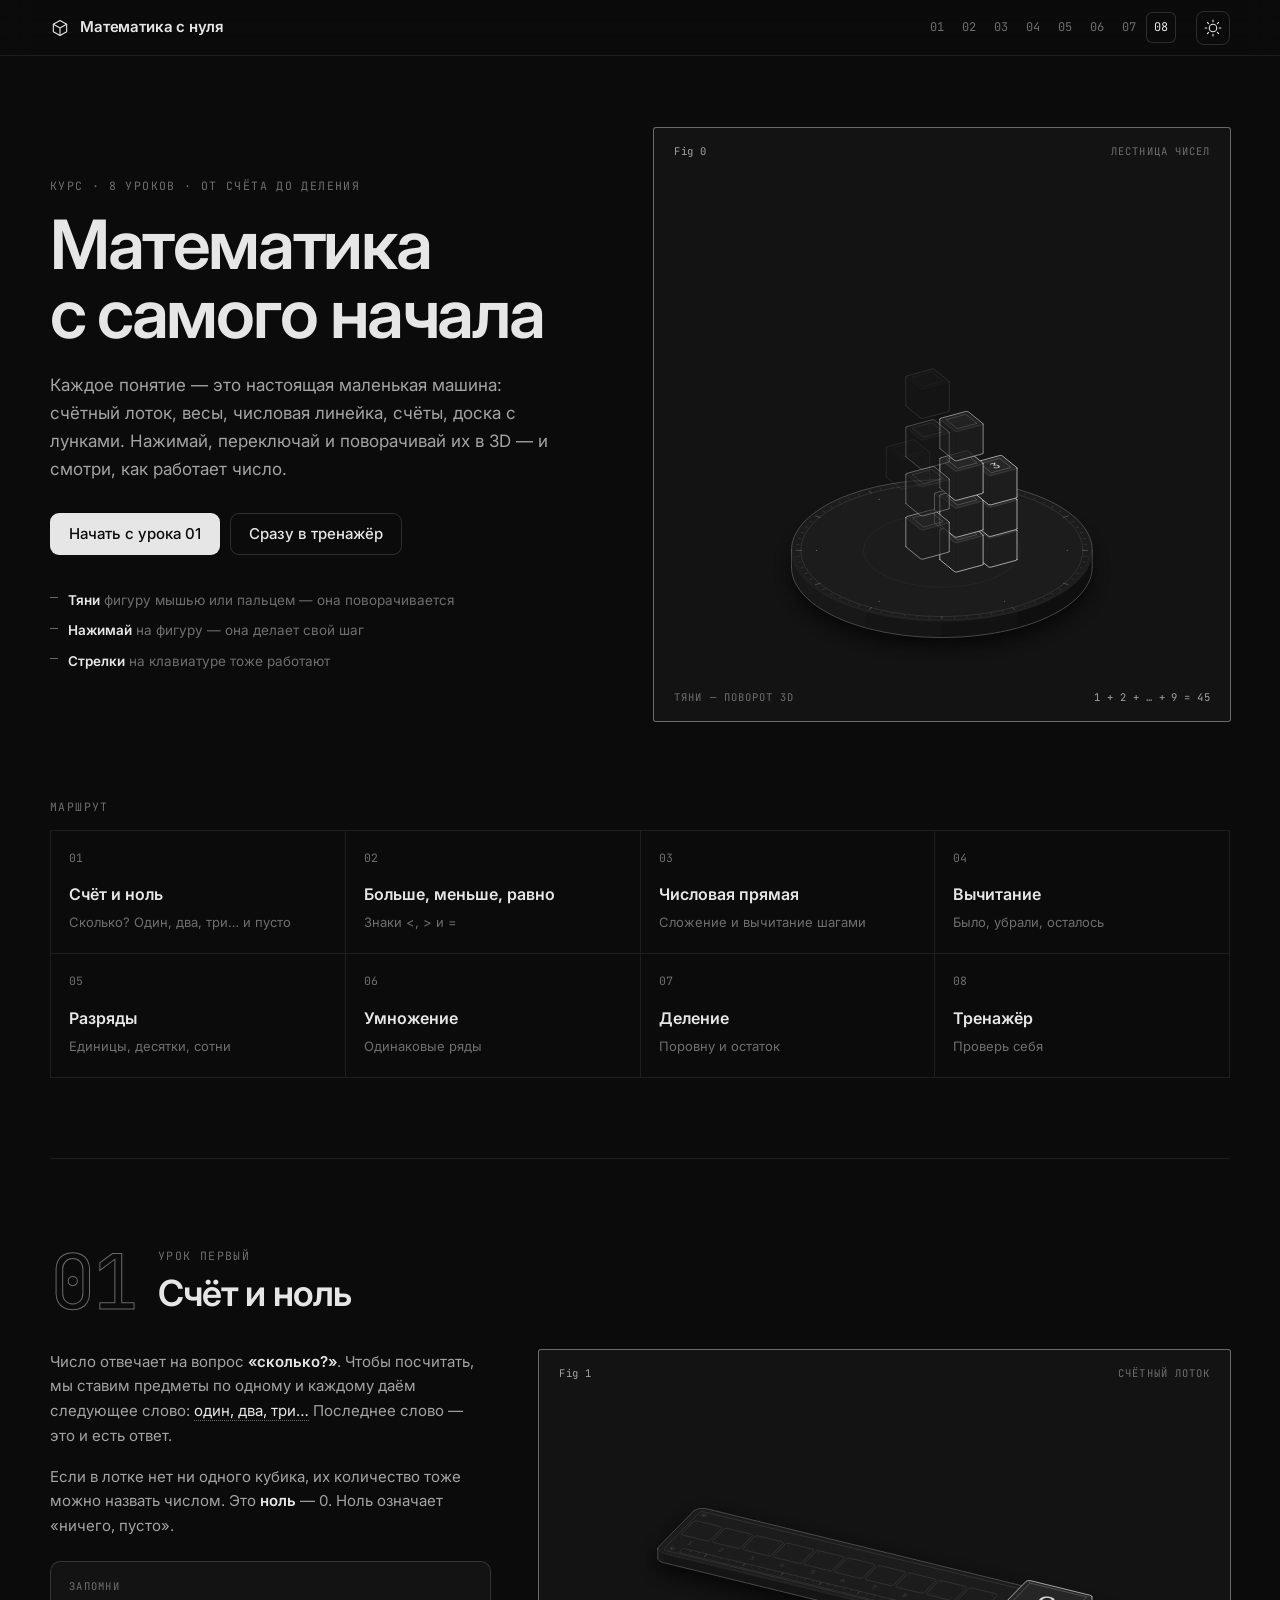
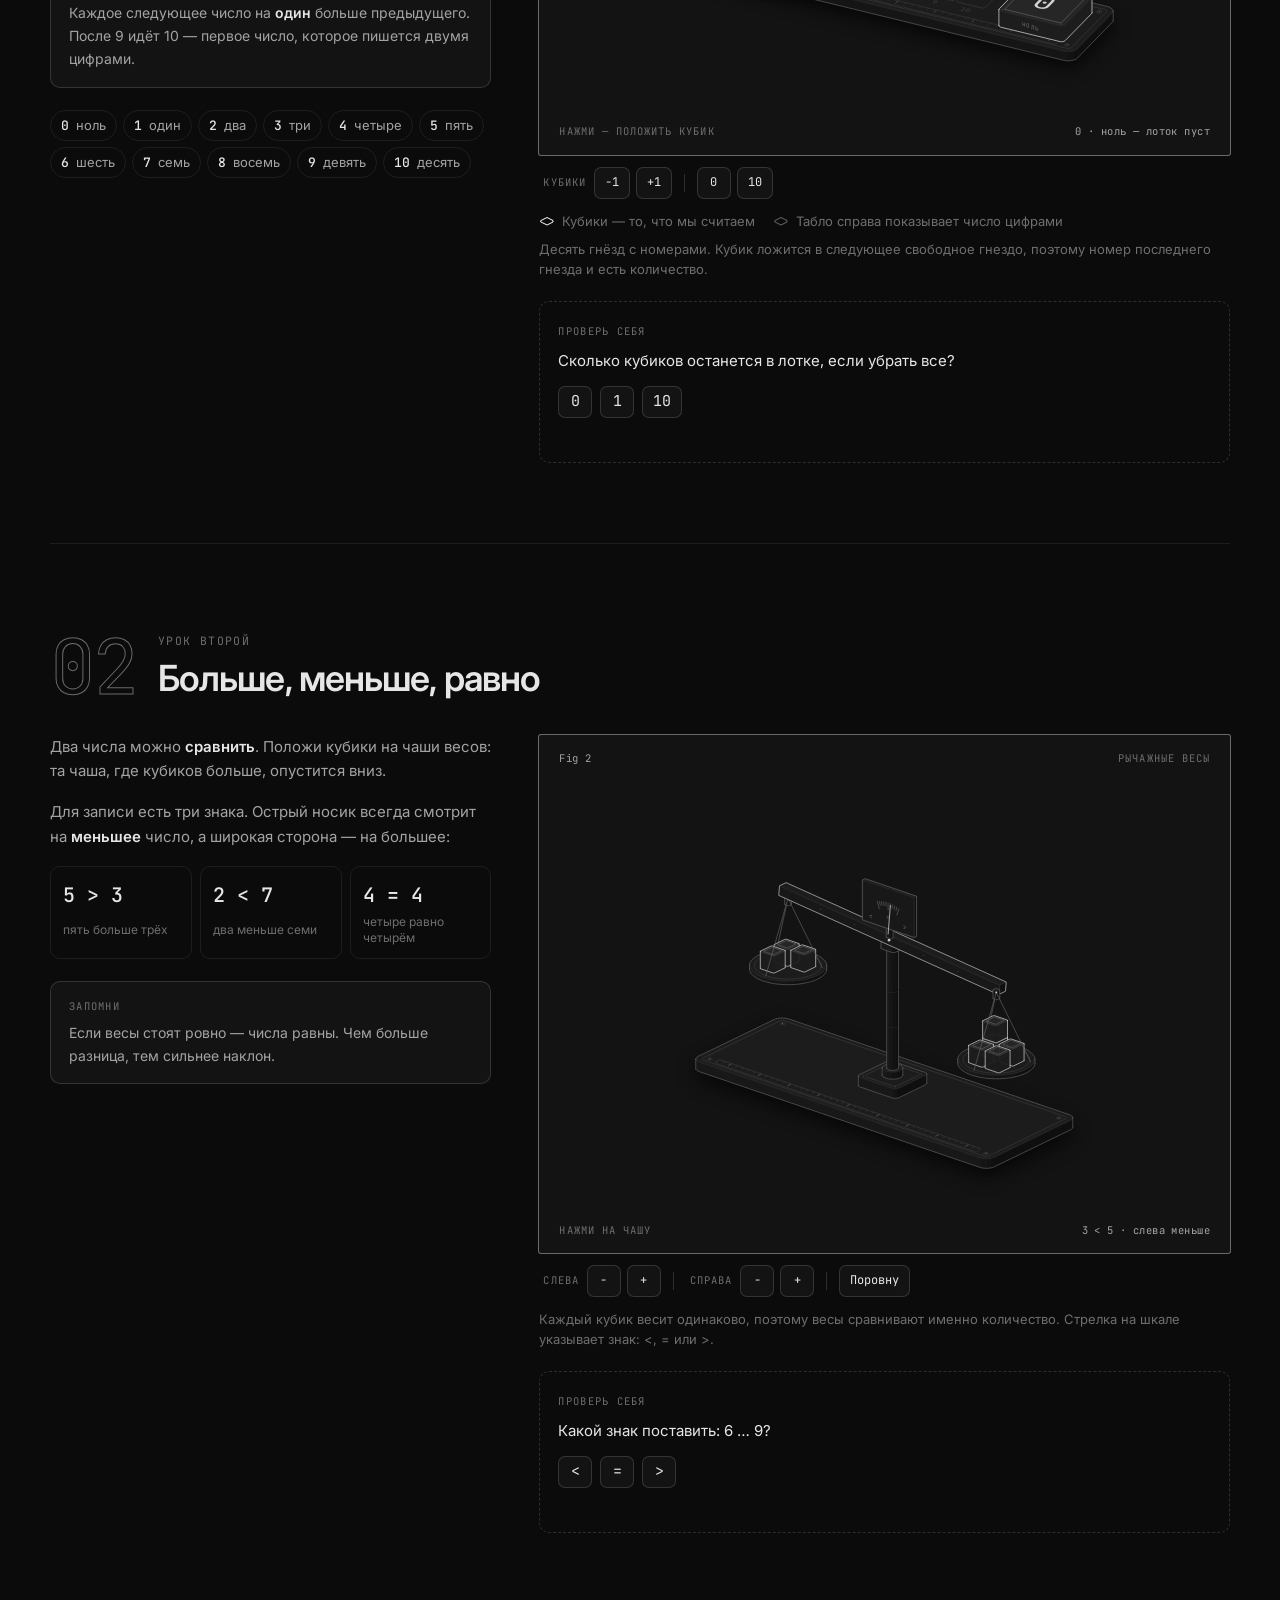
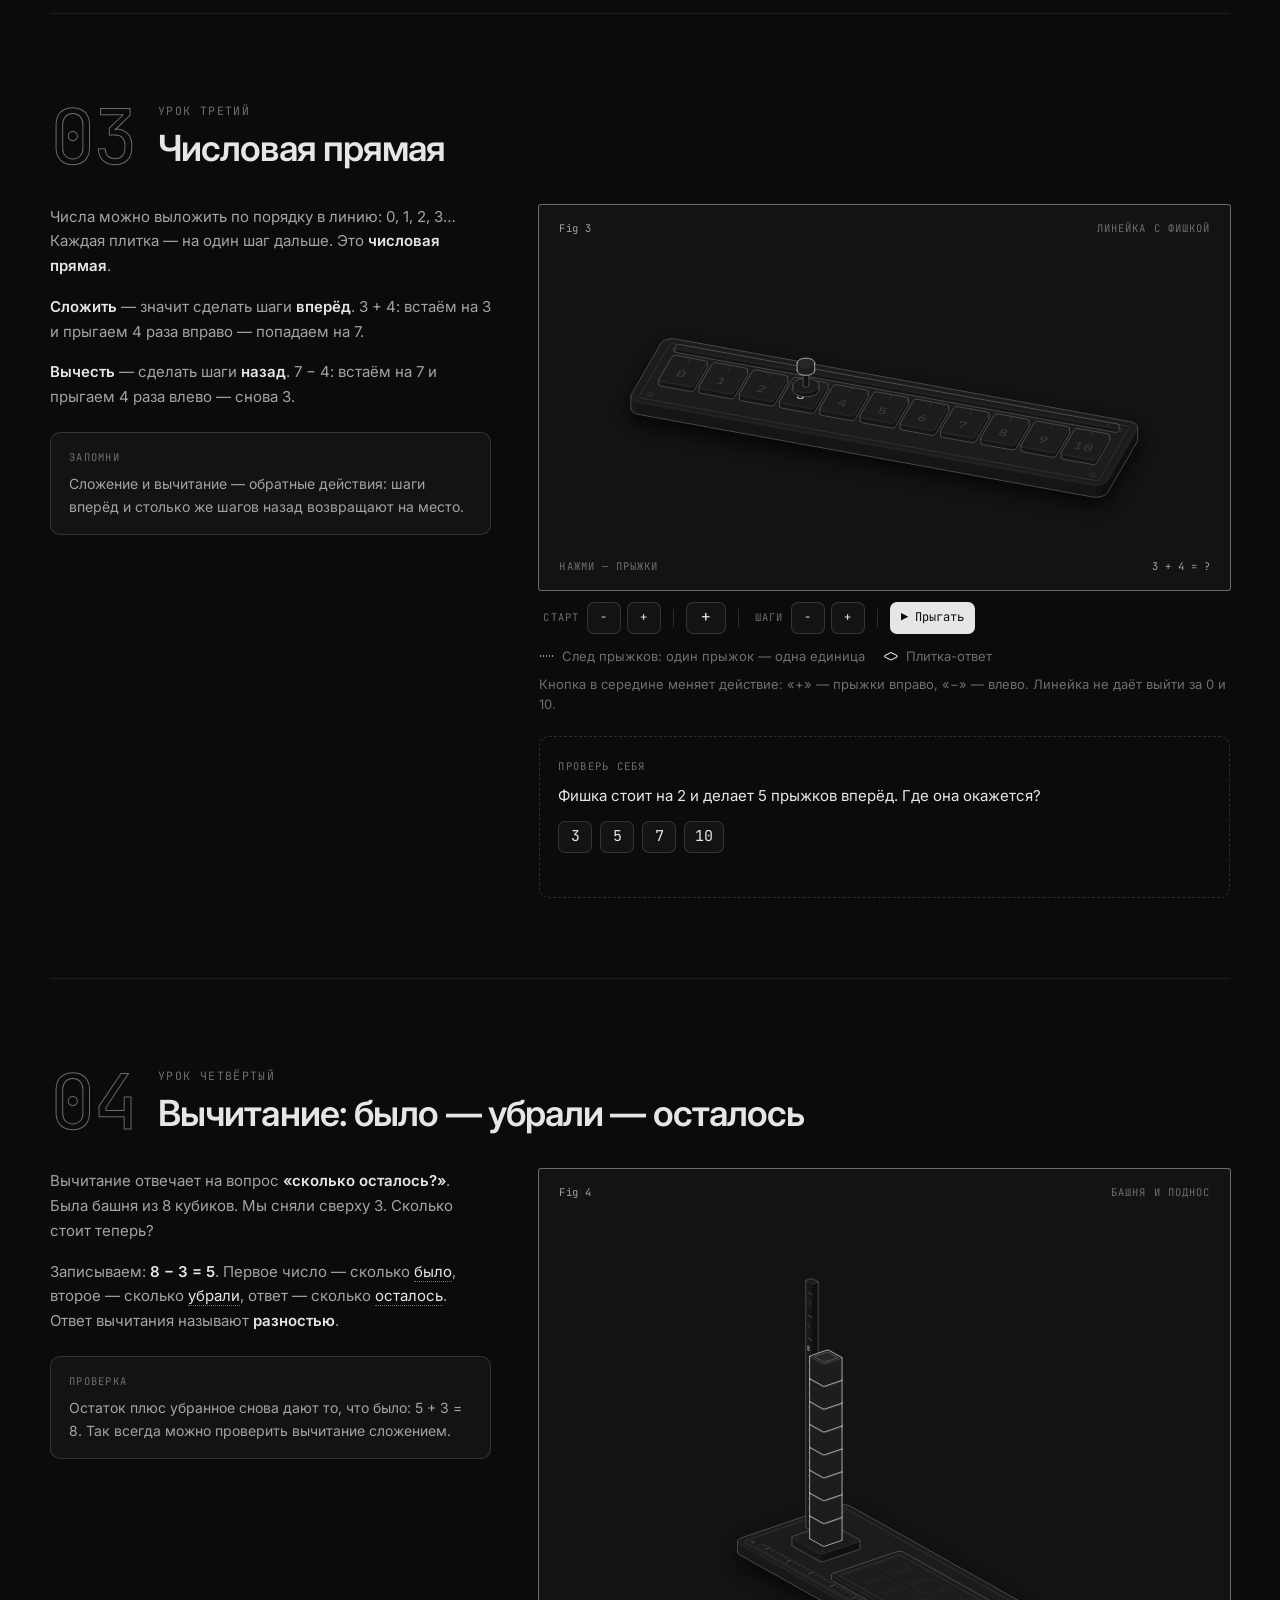
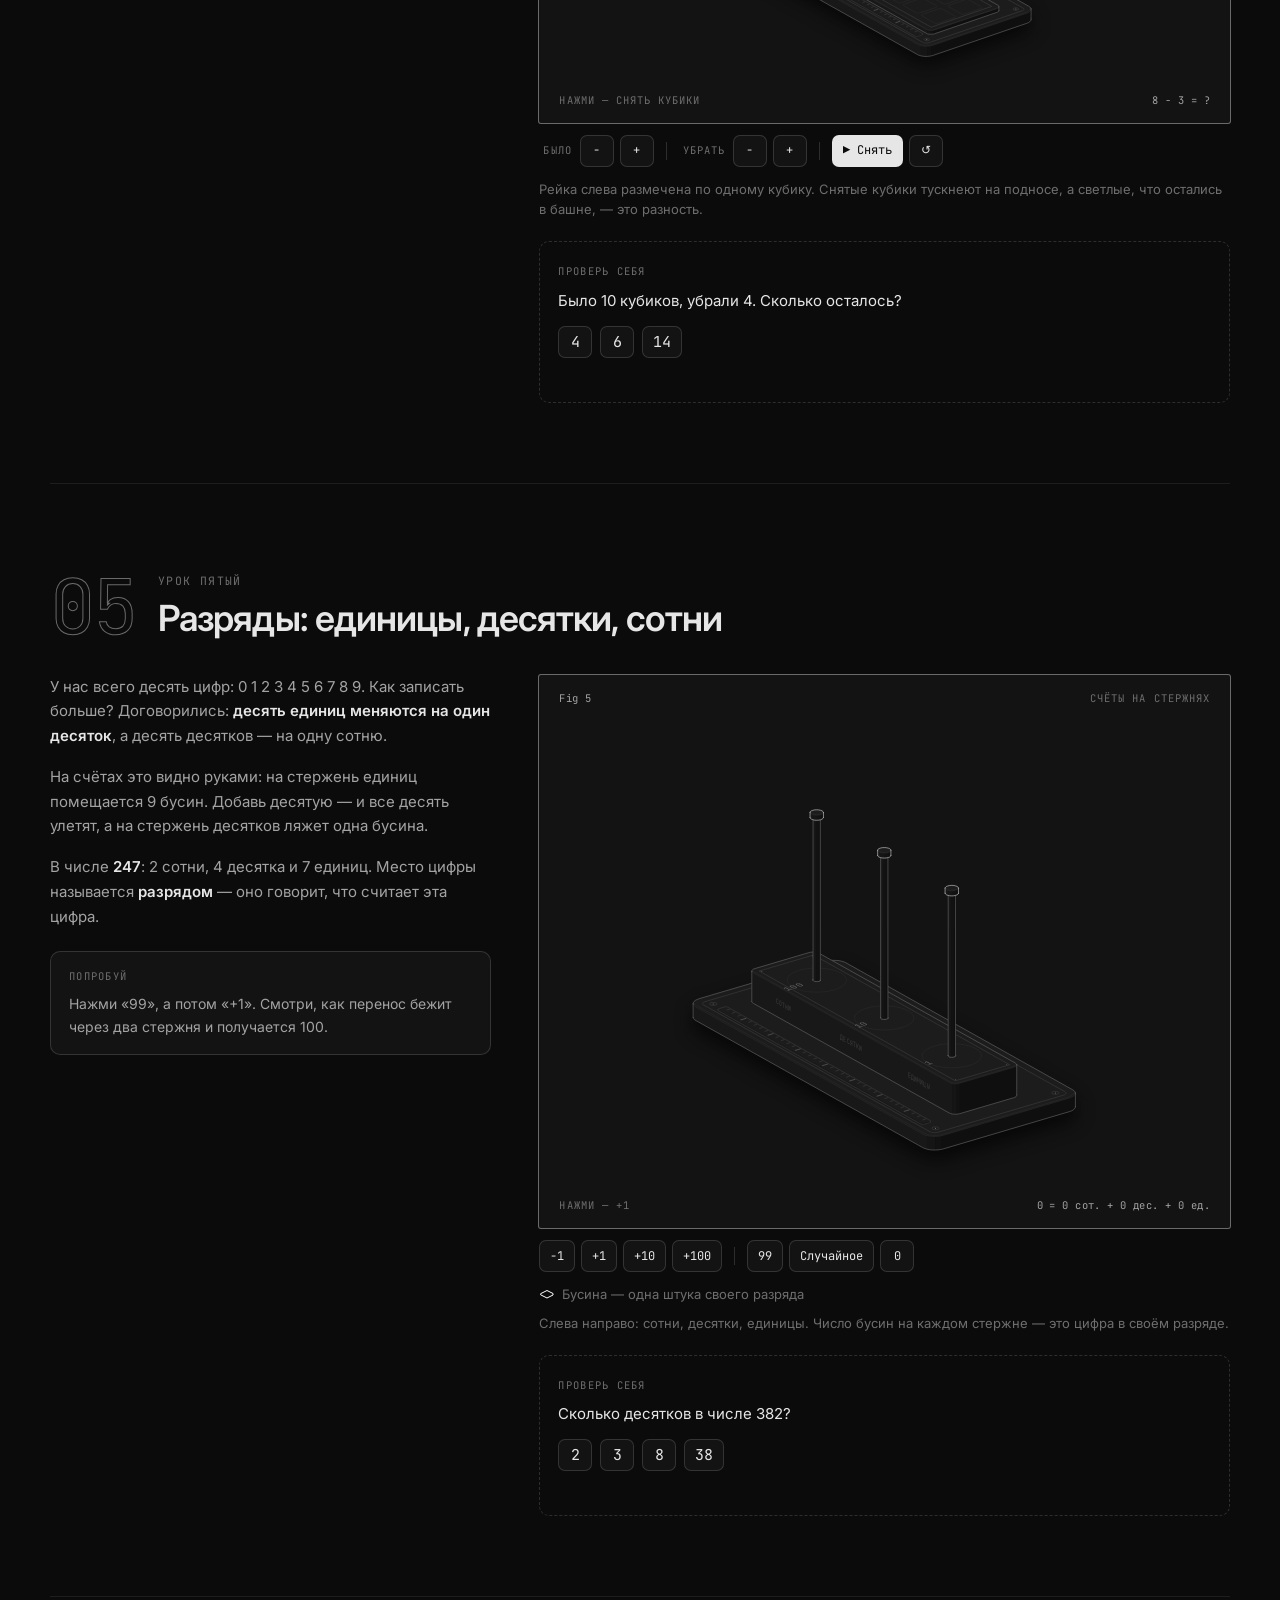
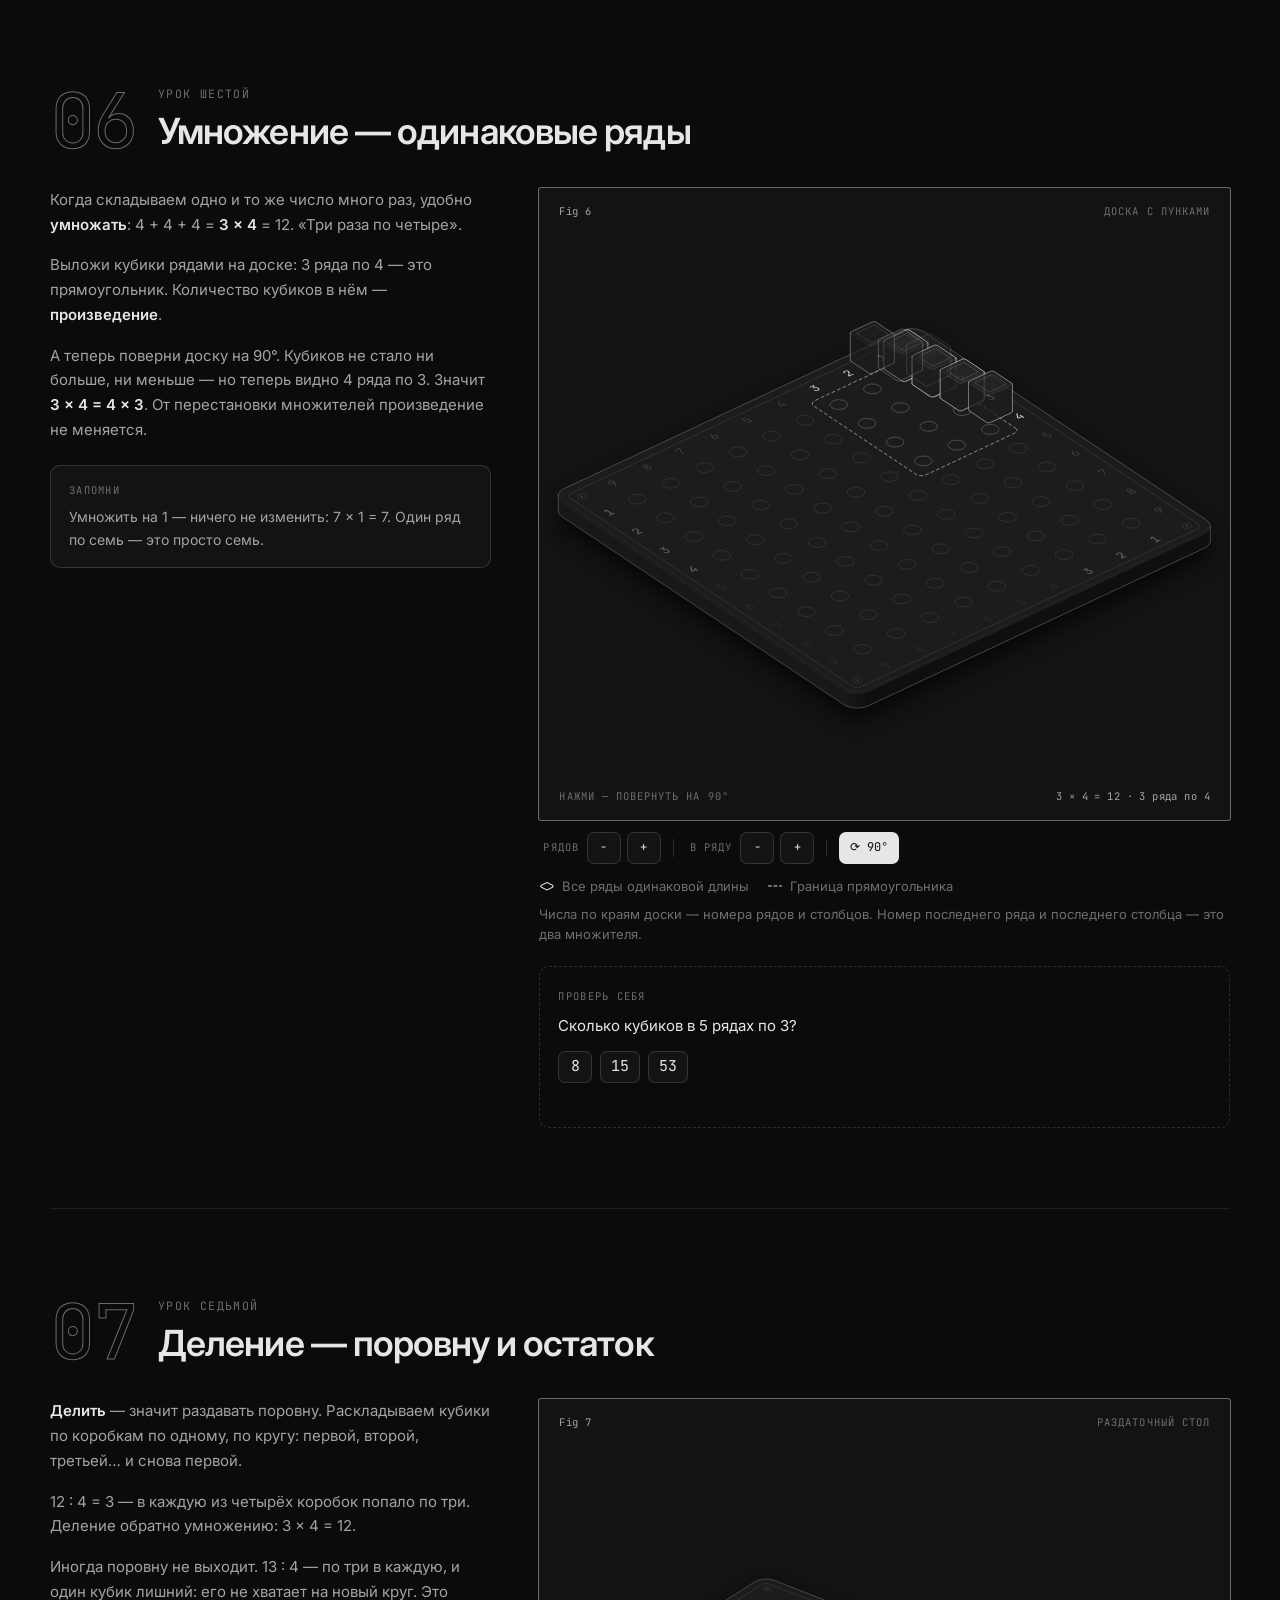
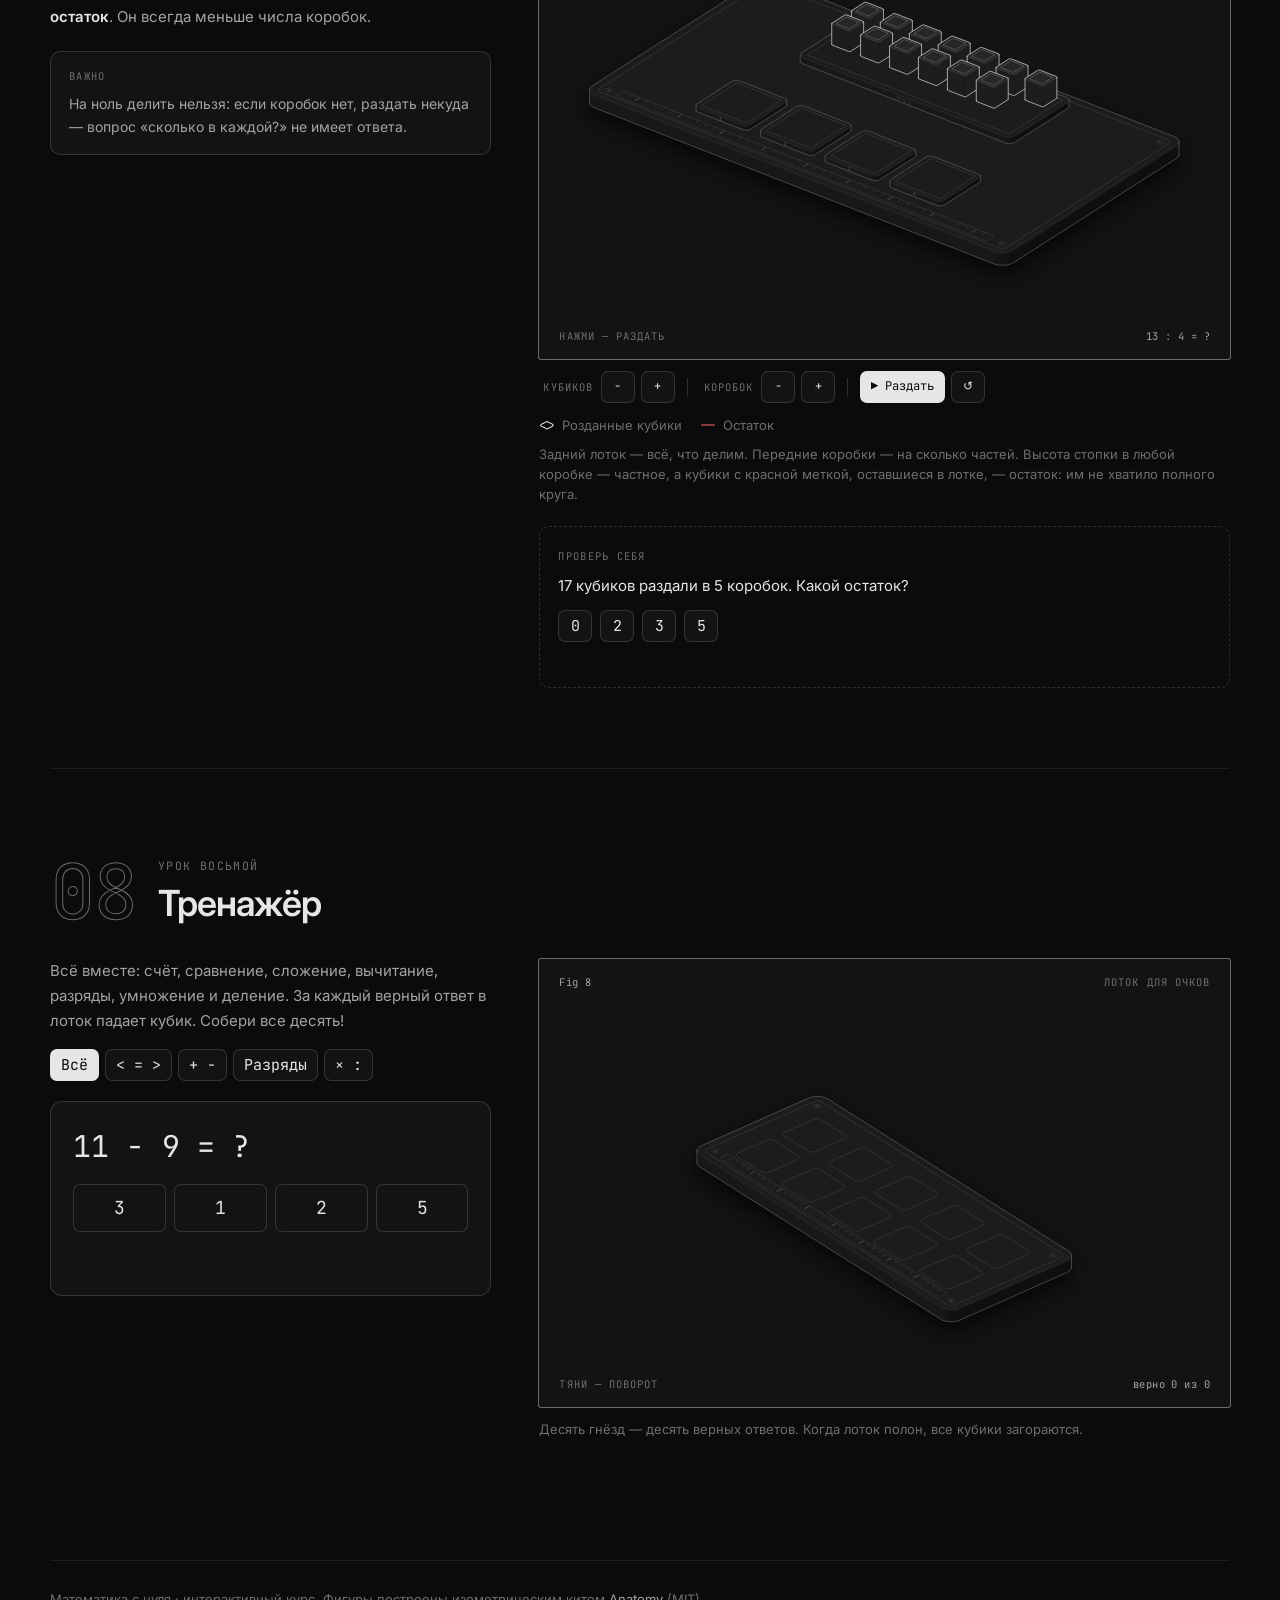
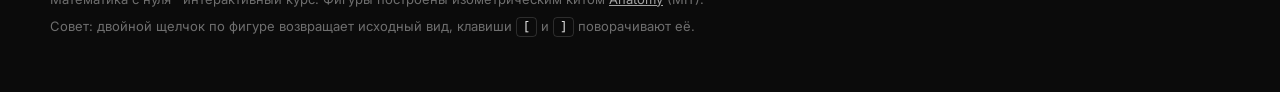
==== commit 98d716b1: "Add link preview banner (Open Graph image) built from the hero figure Co-Authored-By: Claude Opus 5." ====
--- a/index.html
+++ b/index.html
@@ -5,6 +5,19 @@
 <meta name="viewport" content="width=device-width, initial-scale=1">
 <title>Математика с нуля</title>
 <meta name="description" content="Интерактивный курс математики с самого начала: счёт, ноль, сравнение, числовая прямая, сложение, вычитание, разряды, умножение и деление — на живых 3D-машинах.">
+<meta property="og:type" content="website">
+<meta property="og:locale" content="ru_RU">
+<meta property="og:title" content="Математика с нуля — интерактивный курс">
+<meta property="og:description" content="Счёт, ноль, сравнение, разряды и четыре действия — на живых 3D-машинах. 8 уроков от счёта до деления.">
+<meta property="og:image" content="og-image.png">
+<meta property="og:image:width" content="1200">
+<meta property="og:image:height" content="630">
+<meta property="og:image:alt" content="Математика с нуля: лестница из кубиков от 1 до 9 на вращающемся столике">
+<meta name="twitter:card" content="summary_large_image">
+<meta name="twitter:title" content="Математика с нуля — интерактивный курс">
+<meta name="twitter:description" content="Счёт, ноль, сравнение, разряды и четыре действия — на живых 3D-машинах.">
+<meta name="twitter:image" content="og-image.png">
+<meta name="theme-color" content="#0b0b0b">
 <link rel="preconnect" href="https://fonts.googleapis.com">
 <link rel="preconnect" href="https://fonts.gstatic.com" crossorigin>
 <link href="https://fonts.googleapis.com/css2?family=Inter:wght@400;500;600&family=JetBrains+Mono:wght@400;500&display=swap&subset=cyrillic" rel="stylesheet">
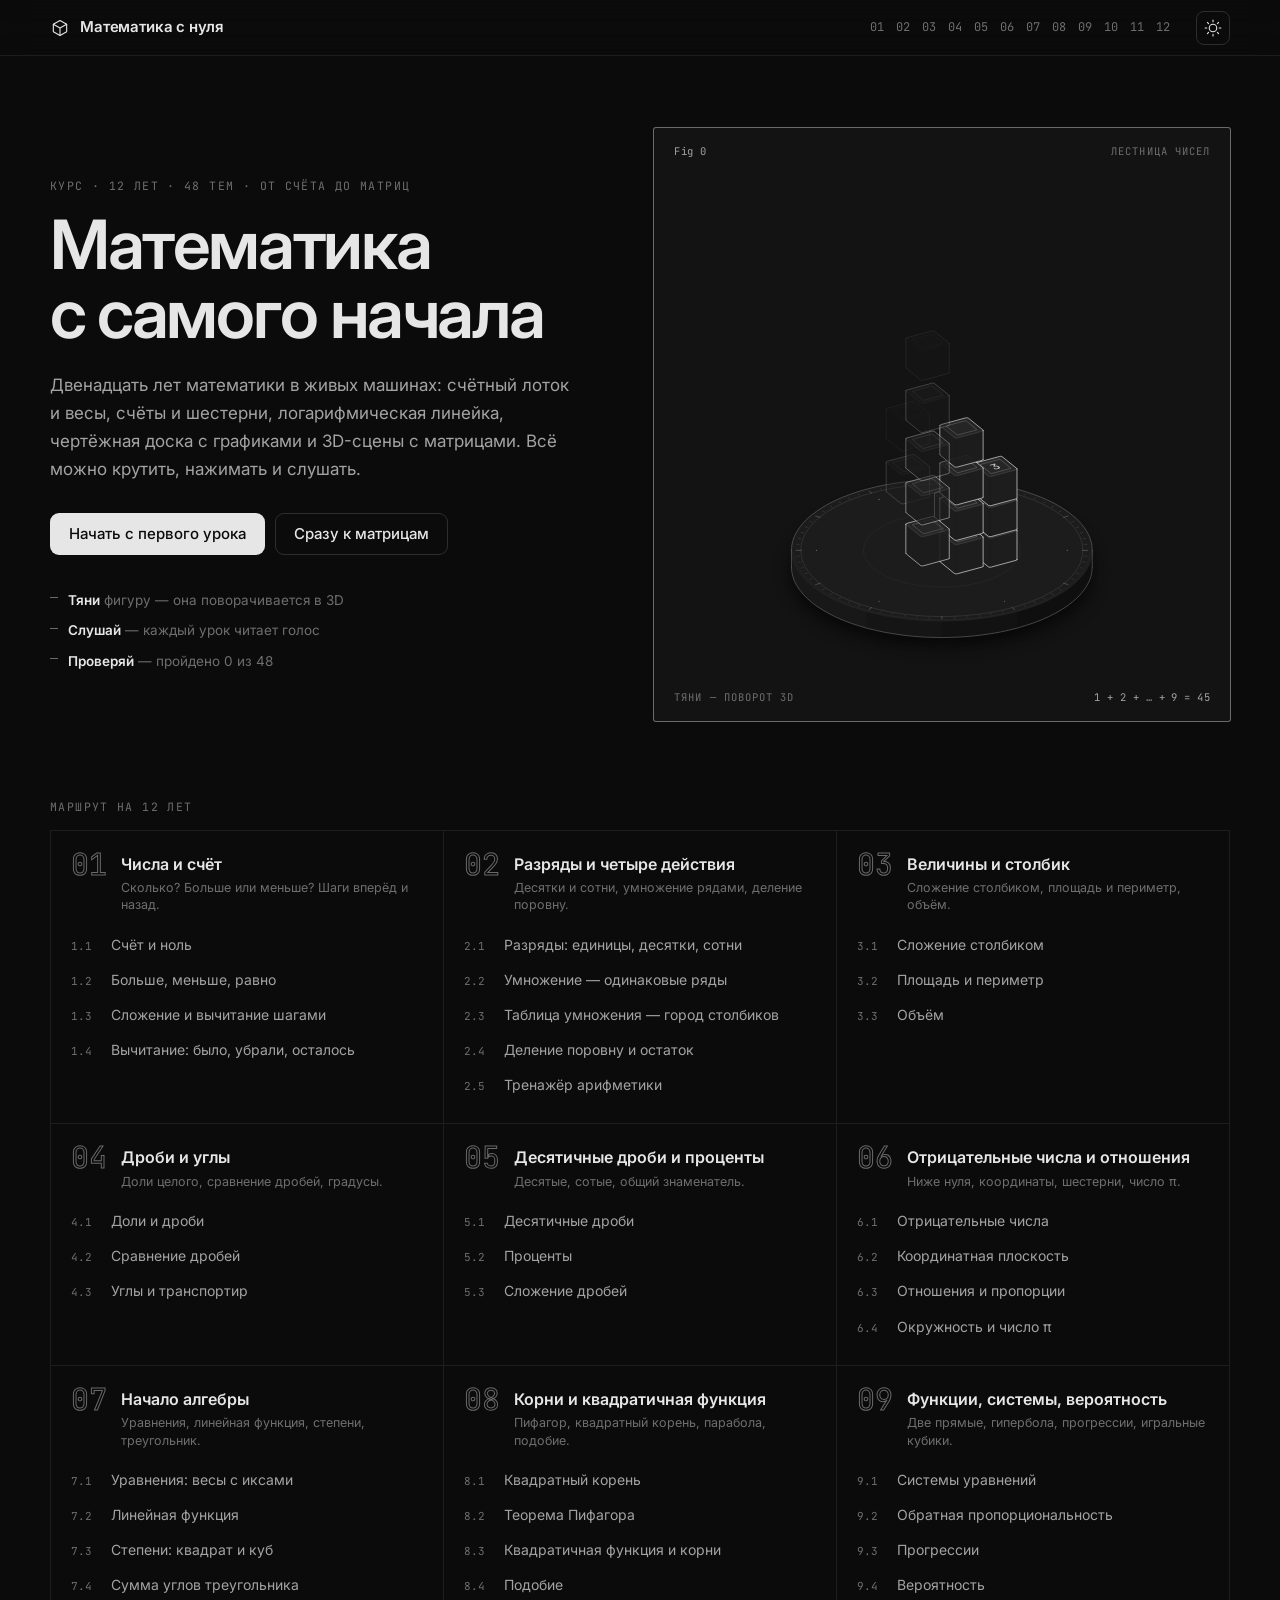
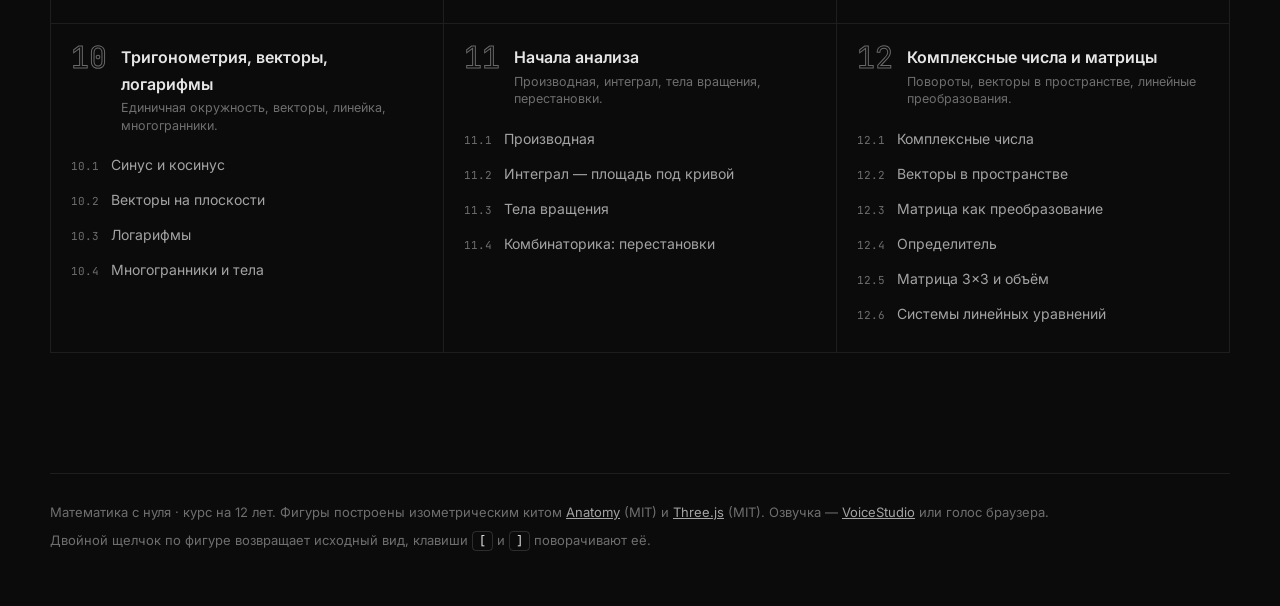
==== commit 6a997ac5: "Expand into a 12-year course: 48 topics up to 3×3 matrices, Three.js scenes, VoiceStudio narration -" ====
--- a/index.html
+++ b/index.html
@@ -3,19 +3,19 @@
 <head>
 <meta charset="utf-8">
 <meta name="viewport" content="width=device-width, initial-scale=1">
-<title>Математика с нуля</title>
-<meta name="description" content="Интерактивный курс математики с самого начала: счёт, ноль, сравнение, числовая прямая, сложение, вычитание, разряды, умножение и деление — на живых 3D-машинах.">
+<title>Математика с нуля — 12 лет</title>
+<meta name="description" content="Интерактивный курс математики на 12 лет: от счёта и нуля до производной, интеграла, комплексных чисел и матриц — на живых 3D-машинах с озвучкой.">
 <meta property="og:type" content="website">
 <meta property="og:locale" content="ru_RU">
-<meta property="og:title" content="Математика с нуля — интерактивный курс">
-<meta property="og:description" content="Счёт, ноль, сравнение, разряды и четыре действия — на живых 3D-машинах. 8 уроков от счёта до деления.">
+<meta property="og:title" content="Математика с нуля — курс на 12 лет">
+<meta property="og:description" content="12 лет математики: от счёта до матриц. Живые 3D-машины, графики и озвучка каждого урока.">
 <meta property="og:image" content="og-image.png">
 <meta property="og:image:width" content="1200">
 <meta property="og:image:height" content="630">
 <meta property="og:image:alt" content="Математика с нуля: лестница из кубиков от 1 до 9 на вращающемся столике">
 <meta name="twitter:card" content="summary_large_image">
-<meta name="twitter:title" content="Математика с нуля — интерактивный курс">
-<meta name="twitter:description" content="Счёт, ноль, сравнение, разряды и четыре действия — на живых 3D-машинах.">
+<meta name="twitter:title" content="Математика с нуля — курс на 12 лет">
+<meta name="twitter:description" content="12 лет математики: от счёта до матриц — в живых 3D-машинах.">
 <meta name="twitter:image" content="og-image.png">
 <meta name="theme-color" content="#0b0b0b">
 <link rel="preconnect" href="https://fonts.googleapis.com">
@@ -27,371 +27,54 @@
 <body class="iso" data-theme="dark">
 
 <header class="bar">
-  <a class="brand" href="#top"><span class="brand-mark" aria-hidden="true">
+  <a class="brand" href="#/"><span class="brand-mark" aria-hidden="true">
     <svg viewBox="0 0 24 24"><path d="M12 3 20 7.5v9L12 21 4 16.5v-9Z"/><path d="M4 7.5 12 12l8-4.5M12 12v9"/></svg></span>Математика с нуля</a>
-  <nav class="steps" aria-label="Уроки">
-    <a href="#l1">01</a><a href="#l2">02</a><a href="#l3">03</a><a href="#l4">04</a><a href="#l5">05</a><a href="#l6">06</a><a href="#l7">07</a><a href="#l8">08</a>
-  </nav>
+  <nav class="steps" aria-label="Годы курса"></nav>
   <button class="theme" type="button" aria-label="Сменить тему" data-theme-toggle>
     <svg viewBox="0 0 24 24" aria-hidden="true"><circle cx="12" cy="12" r="4.5"/><path d="M12 2.5v2M12 19.5v2M2.5 12h2M19.5 12h2M5.3 5.3l1.4 1.4M17.3 17.3l1.4 1.4M5.3 18.7l1.4-1.4M17.3 6.7l1.4-1.4"/></svg>
   </button>
   <div class="progress" aria-hidden="true"><span></span></div>
 </header>
 
-<main id="top">
+<main id="view"></main>
 
-<section class="hero">
-  <div class="hero-text">
-    <p class="kicker">Курс · 8 уроков · от счёта до деления</p>
-    <h1>Математика<br>с самого начала</h1>
-    <p class="lead">Каждое понятие — это настоящая маленькая машина: счётный лоток, весы, числовая линейка, счёты, доска с лунками. Нажимай, переключай и поворачивай их в 3D — и смотри, как работает число.</p>
-    <div class="hero-cta">
-      <a class="btn btn-main" href="#l1">Начать с урока 01</a>
-      <a class="btn" href="#l8">Сразу в тренажёр</a>
-    </div>
-    <ul class="hero-facts">
-      <li><b>Тяни</b> фигуру мышью или пальцем — она поворачивается</li>
-      <li><b>Нажимай</b> на фигуру — она делает свой шаг</li>
-      <li><b>Стрелки</b> на клавиатуре тоже работают</li>
-    </ul>
-  </div>
-  <figure class="iso-figure hero-fig">
-    <div class="iso-plate">
-      <div class="iso-plate-corners" aria-hidden="true">
-        <span class="iso-plate-corner" data-corner="fig">Fig 0</span>
-        <span class="iso-plate-corner" data-corner="title">Лестница чисел</span>
-        <span class="iso-plate-corner" data-corner="hint">Тяни — поворот 3D</span>
-        <span class="iso-plate-corner" data-corner="readout">1 + 2 + … + 9 = 45</span>
-      </div>
-      <div class="iso-stage" data-scene="hero" tabindex="0"></div>
-    </div>
-  </figure>
-</section>
-
-<section class="map" aria-label="Маршрут курса">
-  <h2 class="map-title">Маршрут</h2>
-  <ol class="map-list">
-    <li><a href="#l1"><span>01</span><b>Счёт и ноль</b><i>Сколько? Один, два, три… и пусто</i></a></li>
-    <li><a href="#l2"><span>02</span><b>Больше, меньше, равно</b><i>Знаки &lt;, &gt; и =</i></a></li>
-    <li><a href="#l3"><span>03</span><b>Числовая прямая</b><i>Сложение и вычитание шагами</i></a></li>
-    <li><a href="#l4"><span>04</span><b>Вычитание</b><i>Было, убрали, осталось</i></a></li>
-    <li><a href="#l5"><span>05</span><b>Разряды</b><i>Единицы, десятки, сотни</i></a></li>
-    <li><a href="#l6"><span>06</span><b>Умножение</b><i>Одинаковые ряды</i></a></li>
-    <li><a href="#l7"><span>07</span><b>Деление</b><i>Поровну и остаток</i></a></li>
-    <li><a href="#l8"><span>08</span><b>Тренажёр</b><i>Проверь себя</i></a></li>
-  </ol>
-</section>
-
-<!-- 01 -->
-<section class="lesson" id="l1">
-  <header class="lesson-head"><span class="lesson-n">01</span><div><p class="kicker">Урок первый</p><h2>Счёт и ноль</h2></div></header>
-  <div class="lesson-body">
-    <div class="lesson-text">
-      <p>Число отвечает на вопрос <b>«сколько?»</b>. Чтобы посчитать, мы ставим предметы по одному и каждому даём следующее слово: <em>один, два, три…</em> Последнее слово — это и есть ответ.</p>
-      <p>Если в лотке нет ни одного кубика, их количество тоже можно назвать числом. Это <b>ноль</b> — 0. Ноль означает «ничего, пусто».</p>
-      <div class="note"><span class="note-k">Запомни</span>Каждое следующее число на <b>один</b> больше предыдущего. После 9 идёт 10 — первое число, которое пишется двумя цифрами.</div>
-      <div class="words" data-words></div>
-    </div>
-    <div class="lesson-fig">
-      <figure class="iso-figure">
-        <div class="iso-plate">
-          <div class="iso-plate-corners" aria-hidden="true">
-            <span class="iso-plate-corner" data-corner="fig">Fig 1</span>
-            <span class="iso-plate-corner" data-corner="title">Счётный лоток</span>
-            <span class="iso-plate-corner" data-corner="hint">Нажми — положить кубик</span>
-            <span class="iso-plate-corner" data-corner="readout" data-readout></span>
-          </div>
-          <div class="iso-stage" data-scene="count" tabindex="0" aria-label="Счётный лоток. Стрелки вверх и вниз добавляют и убирают кубик."></div>
-        </div>
-        <div class="ctl" data-for="count">
-          <span class="ctl-l">Кубики</span>
-          <button data-do="sub" aria-label="Убрать кубик">−1</button><button data-do="add" aria-label="Добавить кубик">+1</button>
-          <span class="ctl-sep"></span>
-          <button data-do="reset">0</button><button data-do="fill">10</button>
-        </div>
-        <figcaption class="iso-legend">
-          <span class="iso-keys"><span class="iso-key"><svg class="iso-swatch" data-mark="lit" viewBox="0 0 16 10"><path d="M2 4.5 8 1.5 14 4.5 14 6 8 9 2 6Z"/></svg>Кубики — то, что мы считаем</span><span class="iso-key"><svg class="iso-swatch" data-mark="raised" viewBox="0 0 16 10"><path d="M2 4.5 8 1.5 14 4.5 14 6 8 9 2 6Z"/></svg>Табло справа показывает число цифрами</span></span>
-          <span class="iso-caption">Десять гнёзд с номерами. Кубик ложится в следующее свободное гнездо, поэтому номер последнего гнезда и есть количество.</span>
-        </figcaption>
-      </figure>
-      <div class="quiz-mini" data-q="Сколько кубиков останется в лотке, если убрать все?" data-a="0" data-opts="0,1,10"></div>
-    </div>
-  </div>
-</section>
-
-<!-- 02 -->
-<section class="lesson" id="l2">
-  <header class="lesson-head"><span class="lesson-n">02</span><div><p class="kicker">Урок второй</p><h2>Больше, меньше, равно</h2></div></header>
-  <div class="lesson-body">
-    <div class="lesson-text">
-      <p>Два числа можно <b>сравнить</b>. Положи кубики на чаши весов: та чаша, где кубиков больше, опустится вниз.</p>
-      <p>Для записи есть три знака. Острый носик всегда смотрит на <b>меньшее</b> число, а широкая сторона — на большее:</p>
-      <div class="signs"><div><b>5 &gt; 3</b><span>пять больше трёх</span></div><div><b>2 &lt; 7</b><span>два меньше семи</span></div><div><b>4 = 4</b><span>четыре равно четырём</span></div></div>
-      <div class="note"><span class="note-k">Запомни</span>Если весы стоят ровно — числа равны. Чем больше разница, тем сильнее наклон.</div>
-    </div>
-    <div class="lesson-fig">
-      <figure class="iso-figure">
-        <div class="iso-plate">
-          <div class="iso-plate-corners" aria-hidden="true">
-            <span class="iso-plate-corner" data-corner="fig">Fig 2</span>
-            <span class="iso-plate-corner" data-corner="title">Рычажные весы</span>
-            <span class="iso-plate-corner" data-corner="hint">Нажми на чашу</span>
-            <span class="iso-plate-corner" data-corner="readout" data-readout></span>
-          </div>
-          <div class="iso-stage" data-scene="balance" tabindex="0" aria-label="Весы. Стрелка влево добавляет кубик на левую чашу, вправо — на правую."></div>
-        </div>
-        <div class="ctl" data-for="balance">
-          <span class="ctl-l">Слева</span><button data-do="lSub">−</button><button data-do="lAdd">+</button>
-          <span class="ctl-sep"></span>
-          <span class="ctl-l">Справа</span><button data-do="rSub">−</button><button data-do="rAdd">+</button>
-          <span class="ctl-sep"></span>
-          <button data-do="even">Поровну</button>
-        </div>
-        <figcaption class="iso-legend">
-          <span class="iso-caption">Каждый кубик весит одинаково, поэтому весы сравнивают именно количество. Стрелка на шкале указывает знак: &lt;, = или &gt;.</span>
-        </figcaption>
-      </figure>
-      <div class="quiz-mini" data-q="Какой знак поставить: 6 … 9?" data-a="<" data-opts="<,=,>"></div>
-    </div>
-  </div>
-</section>
-
-<!-- 03 -->
-<section class="lesson" id="l3">
-  <header class="lesson-head"><span class="lesson-n">03</span><div><p class="kicker">Урок третий</p><h2>Числовая прямая</h2></div></header>
-  <div class="lesson-body">
-    <div class="lesson-text">
-      <p>Числа можно выложить по порядку в линию: 0, 1, 2, 3… Каждая плитка — на один шаг дальше. Это <b>числовая прямая</b>.</p>
-      <p><b>Сложить</b> — значит сделать шаги <b>вперёд</b>. 3 + 4: встаём на 3 и прыгаем 4 раза вправо — попадаем на 7.</p>
-      <p><b>Вычесть</b> — сделать шаги <b>назад</b>. 7 − 4: встаём на 7 и прыгаем 4 раза влево — снова 3.</p>
-      <div class="note"><span class="note-k">Запомни</span>Сложение и вычитание — обратные действия: шаги вперёд и столько же шагов назад возвращают на место.</div>
-    </div>
-    <div class="lesson-fig">
-      <figure class="iso-figure">
-        <div class="iso-plate">
-          <div class="iso-plate-corners" aria-hidden="true">
-            <span class="iso-plate-corner" data-corner="fig">Fig 3</span>
-            <span class="iso-plate-corner" data-corner="title">Линейка с фишкой</span>
-            <span class="iso-plate-corner" data-corner="hint">Нажми — прыжки</span>
-            <span class="iso-plate-corner" data-corner="readout" data-readout></span>
-          </div>
-          <div class="iso-stage" data-scene="line" tabindex="0" aria-label="Числовая прямая. Вверх-вниз меняют начало, влево-вправо — число шагов, Enter запускает."></div>
-        </div>
-        <div class="ctl" data-for="line">
-          <span class="ctl-l">Старт</span><button data-do="aSub">−</button><button data-do="aAdd">+</button>
-          <span class="ctl-sep"></span>
-          <button class="ctl-op" data-do="op" aria-label="Сменить действие"><span data-op>+</span></button>
-          <span class="ctl-sep"></span>
-          <span class="ctl-l">Шаги</span><button data-do="bSub">−</button><button data-do="bAdd">+</button>
-          <span class="ctl-sep"></span>
-          <button class="go" data-do="run">▶ Прыгать</button>
-        </div>
-        <figcaption class="iso-legend">
-          <span class="iso-keys"><span class="iso-key"><svg class="iso-swatch" data-mark="dotted" viewBox="0 0 16 10"><path d="M1.5 5h13"/></svg>След прыжков: один прыжок — одна единица</span><span class="iso-key"><svg class="iso-swatch" data-mark="lit" viewBox="0 0 16 10"><path d="M2 4.5 8 1.5 14 4.5 14 6 8 9 2 6Z"/></svg>Плитка-ответ</span></span>
-          <span class="iso-caption">Кнопка в середине меняет действие: «+» — прыжки вправо, «−» — влево. Линейка не даёт выйти за 0 и 10.</span>
-        </figcaption>
-      </figure>
-      <div class="quiz-mini" data-q="Фишка стоит на 2 и делает 5 прыжков вперёд. Где она окажется?" data-a="7" data-opts="3,5,7,10"></div>
-    </div>
-  </div>
-</section>
-
-<!-- 04 -->
-<section class="lesson" id="l4">
-  <header class="lesson-head"><span class="lesson-n">04</span><div><p class="kicker">Урок четвёртый</p><h2>Вычитание: было — убрали — осталось</h2></div></header>
-  <div class="lesson-body">
-    <div class="lesson-text">
-      <p>Вычитание отвечает на вопрос <b>«сколько осталось?»</b>. Была башня из 8 кубиков. Мы сняли сверху 3. Сколько стоит теперь?</p>
-      <p>Записываем: <b>8 − 3 = 5</b>. Первое число — сколько <em>было</em>, второе — сколько <em>убрали</em>, ответ — сколько <em>осталось</em>. Ответ вычитания называют <b>разностью</b>.</p>
-      <div class="note"><span class="note-k">Проверка</span>Остаток плюс убранное снова дают то, что было: 5 + 3 = 8. Так всегда можно проверить вычитание сложением.</div>
-    </div>
-    <div class="lesson-fig">
-      <figure class="iso-figure">
-        <div class="iso-plate">
-          <div class="iso-plate-corners" aria-hidden="true">
-            <span class="iso-plate-corner" data-corner="fig">Fig 4</span>
-            <span class="iso-plate-corner" data-corner="title">Башня и поднос</span>
-            <span class="iso-plate-corner" data-corner="hint">Нажми — снять кубики</span>
-            <span class="iso-plate-corner" data-corner="readout" data-readout></span>
-          </div>
-          <div class="iso-stage" data-scene="tower" tabindex="0" aria-label="Башня. Вверх-вниз меняют высоту, влево-вправо — сколько снять, Enter запускает."></div>
-        </div>
-        <div class="ctl" data-for="tower">
-          <span class="ctl-l">Было</span><button data-do="nSub">−</button><button data-do="nAdd">+</button>
-          <span class="ctl-sep"></span>
-          <span class="ctl-l">Убрать</span><button data-do="bSub">−</button><button data-do="bAdd">+</button>
-          <span class="ctl-sep"></span>
-          <button class="go" data-do="run">▶ Снять</button><button data-do="reset">↺</button>
-        </div>
-        <figcaption class="iso-legend">
-          <span class="iso-caption">Рейка слева размечена по одному кубику. Снятые кубики тускнеют на подносе, а светлые, что остались в башне, — это разность.</span>
-        </figcaption>
-      </figure>
-      <div class="quiz-mini" data-q="Было 10 кубиков, убрали 4. Сколько осталось?" data-a="6" data-opts="4,6,14"></div>
-    </div>
-  </div>
-</section>
-
-<!-- 05 -->
-<section class="lesson" id="l5">
-  <header class="lesson-head"><span class="lesson-n">05</span><div><p class="kicker">Урок пятый</p><h2>Разряды: единицы, десятки, сотни</h2></div></header>
-  <div class="lesson-body">
-    <div class="lesson-text">
-      <p>У нас всего десять цифр: 0 1 2 3 4 5 6 7 8 9. Как записать больше? Договорились: <b>десять единиц меняются на один десяток</b>, а десять десятков — на одну сотню.</p>
-      <p>На счётах это видно руками: на стержень единиц помещается 9 бусин. Добавь десятую — и все десять улетят, а на стержень десятков ляжет одна бусина.</p>
-      <p>В числе <b>247</b>: 2 сотни, 4 десятка и 7 единиц. Место цифры называется <b>разрядом</b> — оно говорит, что считает эта цифра.</p>
-      <div class="note"><span class="note-k">Попробуй</span>Нажми «99», а потом «+1». Смотри, как перенос бежит через два стержня и получается 100.</div>
-    </div>
-    <div class="lesson-fig">
-      <figure class="iso-figure">
-        <div class="iso-plate">
-          <div class="iso-plate-corners" aria-hidden="true">
-            <span class="iso-plate-corner" data-corner="fig">Fig 5</span>
-            <span class="iso-plate-corner" data-corner="title">Счёты на стержнях</span>
-            <span class="iso-plate-corner" data-corner="hint">Нажми — +1</span>
-            <span class="iso-plate-corner" data-corner="readout" data-readout></span>
-          </div>
-          <div class="iso-stage" data-scene="abacus" tabindex="0" aria-label="Счёты. Вверх и вниз — плюс и минус один, вправо и влево — плюс и минус десять."></div>
-        </div>
-        <div class="ctl" data-for="abacus">
-          <button data-do="s1">−1</button><button data-do="a1">+1</button><button data-do="a10">+10</button><button data-do="a100">+100</button>
-          <span class="ctl-sep"></span>
-          <button data-do="nine">99</button><button data-do="rand">Случайное</button><button data-do="reset">0</button>
-        </div>
-        <figcaption class="iso-legend">
-          <span class="iso-keys"><span class="iso-key"><svg class="iso-swatch" data-mark="lit" viewBox="0 0 16 10"><path d="M2 4.5 8 1.5 14 4.5 14 6 8 9 2 6Z"/></svg>Бусина — одна штука своего разряда</span></span>
-          <span class="iso-caption">Слева направо: сотни, десятки, единицы. Число бусин на каждом стержне — это цифра в своём разряде.</span>
-        </figcaption>
-      </figure>
-      <div class="quiz-mini" data-q="Сколько десятков в числе 382?" data-a="8" data-opts="2,3,8,38"></div>
-    </div>
-  </div>
-</section>
-
-<!-- 06 -->
-<section class="lesson" id="l6">
-  <header class="lesson-head"><span class="lesson-n">06</span><div><p class="kicker">Урок шестой</p><h2>Умножение — одинаковые ряды</h2></div></header>
-  <div class="lesson-body">
-    <div class="lesson-text">
-      <p>Когда складываем одно и то же число много раз, удобно <b>умножать</b>: 4 + 4 + 4 = <b>3 × 4</b> = 12. «Три раза по четыре».</p>
-      <p>Выложи кубики рядами на доске: 3 ряда по 4 — это прямоугольник. Количество кубиков в нём — <b>произведение</b>.</p>
-      <p>А теперь поверни доску на 90°. Кубиков не стало ни больше, ни меньше — но теперь видно 4 ряда по 3. Значит <b>3 × 4 = 4 × 3</b>. От перестановки множителей произведение не меняется.</p>
-      <div class="note"><span class="note-k">Запомни</span>Умножить на 1 — ничего не изменить: 7 × 1 = 7. Один ряд по семь — это просто семь.</div>
-    </div>
-    <div class="lesson-fig">
-      <figure class="iso-figure">
-        <div class="iso-plate">
-          <div class="iso-plate-corners" aria-hidden="true">
-            <span class="iso-plate-corner" data-corner="fig">Fig 6</span>
-            <span class="iso-plate-corner" data-corner="title">Доска с лунками</span>
-            <span class="iso-plate-corner" data-corner="hint">Нажми — повернуть на 90°</span>
-            <span class="iso-plate-corner" data-corner="readout" data-readout></span>
-          </div>
-          <div class="iso-stage" data-scene="grid" tabindex="0" aria-label="Доска 9 на 9. Вверх-вниз меняют число рядов, влево-вправо — длину ряда."></div>
-        </div>
-        <div class="ctl" data-for="grid">
-          <span class="ctl-l">Рядов</span><button data-do="aSub">−</button><button data-do="aAdd">+</button>
-          <span class="ctl-sep"></span>
-          <span class="ctl-l">В ряду</span><button data-do="bSub">−</button><button data-do="bAdd">+</button>
-          <span class="ctl-sep"></span>
-          <button class="go" data-do="turn">⟳ 90°</button>
-        </div>
-        <figcaption class="iso-legend">
-          <span class="iso-keys"><span class="iso-key"><svg class="iso-swatch" data-mark="lit" viewBox="0 0 16 10"><path d="M2 4.5 8 1.5 14 4.5 14 6 8 9 2 6Z"/></svg>Все ряды одинаковой длины</span><span class="iso-key"><svg class="iso-swatch" data-mark="dashed" viewBox="0 0 16 10"><path d="M1.5 5h13"/></svg>Граница прямоугольника</span></span>
-          <span class="iso-caption">Числа по краям доски — номера рядов и столбцов. Номер последнего ряда и последнего столбца — это два множителя.</span>
-        </figcaption>
-      </figure>
-      <div class="quiz-mini" data-q="Сколько кубиков в 5 рядах по 3?" data-a="15" data-opts="8,15,53"></div>
-    </div>
-  </div>
-</section>
-
-<!-- 07 -->
-<section class="lesson" id="l7">
-  <header class="lesson-head"><span class="lesson-n">07</span><div><p class="kicker">Урок седьмой</p><h2>Деление — поровну и остаток</h2></div></header>
-  <div class="lesson-body">
-    <div class="lesson-text">
-      <p><b>Делить</b> — значит раздавать поровну. Раскладываем кубики по коробкам по одному, по кругу: первой, второй, третьей… и снова первой.</p>
-      <p>12 : 4 = 3 — в каждую из четырёх коробок попало по три. Деление обратно умножению: 3 × 4 = 12.</p>
-      <p>Иногда поровну не выходит. 13 : 4 — по три в каждую, и один кубик лишний: его не хватает на новый круг. Это <b>остаток</b>. Он всегда меньше числа коробок.</p>
-      <div class="note"><span class="note-k">Важно</span>На ноль делить нельзя: если коробок нет, раздать некуда — вопрос «сколько в каждой?» не имеет ответа.</div>
-    </div>
-    <div class="lesson-fig">
-      <figure class="iso-figure">
-        <div class="iso-plate">
-          <div class="iso-plate-corners" aria-hidden="true">
-            <span class="iso-plate-corner" data-corner="fig">Fig 7</span>
-            <span class="iso-plate-corner" data-corner="title">Раздаточный стол</span>
-            <span class="iso-plate-corner" data-corner="hint">Нажми — раздать</span>
-            <span class="iso-plate-corner" data-corner="readout" data-readout></span>
-          </div>
-          <div class="iso-stage" data-scene="deal" tabindex="0" aria-label="Деление. Вверх-вниз меняют число кубиков, влево-вправо — число коробок, Enter раздаёт."></div>
-        </div>
-        <div class="ctl" data-for="deal">
-          <span class="ctl-l">Кубиков</span><button data-do="nSub">−</button><button data-do="nAdd">+</button>
-          <span class="ctl-sep"></span>
-          <span class="ctl-l">Коробок</span><button data-do="kSub">−</button><button data-do="kAdd">+</button>
-          <span class="ctl-sep"></span>
-          <button class="go" data-do="run">▶ Раздать</button><button data-do="reset">↺</button>
-        </div>
-        <figcaption class="iso-legend">
-          <span class="iso-keys"><span class="iso-key"><svg class="iso-swatch" data-mark="lit" viewBox="0 0 16 10"><path d="M2 4.5 8 1.5 14 4.5 14 6 8 9 2 6Z"/></svg>Розданные кубики</span><span class="iso-key"><svg class="iso-swatch" data-mark="red" viewBox="0 0 16 10"><path d="M1.5 5h13"/></svg>Остаток</span></span>
-          <span class="iso-caption">Задний лоток — всё, что делим. Передние коробки — на сколько частей. Высота стопки в любой коробке — частное, а кубики с красной меткой, оставшиеся в лотке, — остаток: им не хватило полного круга.</span>
-        </figcaption>
-      </figure>
-      <div class="quiz-mini" data-q="17 кубиков раздали в 5 коробок. Какой остаток?" data-a="2" data-opts="0,2,3,5"></div>
-    </div>
-  </div>
-</section>
-
-<!-- 08 -->
-<section class="lesson" id="l8">
-  <header class="lesson-head"><span class="lesson-n">08</span><div><p class="kicker">Урок восьмой</p><h2>Тренажёр</h2></div></header>
-  <div class="lesson-body">
-    <div class="lesson-text">
-      <p>Всё вместе: счёт, сравнение, сложение, вычитание, разряды, умножение и деление. За каждый верный ответ в лоток падает кубик. Собери все десять!</p>
-      <div class="levels" role="group" aria-label="Что тренировать">
-        <button data-level="all" aria-pressed="true">Всё</button>
-        <button data-level="cmp" aria-pressed="false">&lt; = &gt;</button>
-        <button data-level="add" aria-pressed="false">+ −</button>
-        <button data-level="pv" aria-pressed="false">Разряды</button>
-        <button data-level="mul" aria-pressed="false">× :</button>
-      </div>
-      <div class="trainer" aria-live="polite">
-        <p class="trainer-q" data-tq>…</p>
-        <div class="trainer-opts" data-topts></div>
-        <p class="trainer-f" data-tf>&nbsp;</p>
-      </div>
-    </div>
-    <div class="lesson-fig">
-      <figure class="iso-figure">
-        <div class="iso-plate">
-          <div class="iso-plate-corners" aria-hidden="true">
-            <span class="iso-plate-corner" data-corner="fig">Fig 8</span>
-            <span class="iso-plate-corner" data-corner="title">Лоток для очков</span>
-            <span class="iso-plate-corner" data-corner="hint">Тяни — поворот</span>
-            <span class="iso-plate-corner" data-corner="readout" data-readout></span>
-          </div>
-          <div class="iso-stage" data-scene="practice" tabindex="0"></div>
-        </div>
-        <figcaption class="iso-legend">
-          <span class="iso-caption">Десять гнёзд — десять верных ответов. Когда лоток полон, все кубики загораются.</span>
-        </figcaption>
-      </figure>
-    </div>
-  </div>
-</section>
-
-</main>
+<dialog class="voice-dlg" id="voice-dlg" aria-label="Настройки голоса">
+  <header><b>Голос</b><button type="button" data-close aria-label="Закрыть">✕</button></header>
+  <label class="vrow"><span>Источник</span>
+    <select data-engine>
+      <option value="auto">Авто: записи → VoiceStudio → браузер</option>
+      <option value="studio">VoiceStudio (локальный сервер)</option>
+      <option value="files">Записанные файлы (audio/)</option>
+      <option value="browser">Голос браузера</option>
+    </select></label>
+  <label class="vrow"><span>Голос браузера</span><select data-bvoice></select></label>
+  <p class="vnote">Лучше всего звучат «Natural»-голоса Microsoft Edge (Светлана, Дмитрий) и голоса Google в Chrome.</p>
+  <fieldset class="vstudio"><legend>VoiceStudio</legend>
+    <label class="vrow"><span>Адрес</span><input data-url type="url" spellcheck="false"></label>
+    <div class="vrow"><button type="button" data-check>Проверить и загрузить голоса</button><span class="vstate" data-sstate></span></div>
+    <label class="vrow"><span>Голос</span><select data-svoice><option value="">— сначала проверьте подключение —</option></select></label>
+    <p class="vnote">Запустите <a href="https://github.com/debpalash/VoiceStudio" target="_blank" rel="noopener">VoiceStudio</a> на своём компьютере: сайт отправит текст урока на <code>/v1/audio/speech</code> и проиграет ответ. Текст не уходит никуда, кроме вашего сервера.</p>
+  </fieldset>
+  <label class="vcheck"><input type="checkbox" data-readouts> Озвучивать табло фигур и ответы</label>
+  <div class="vrow"><button type="button" class="go" data-test>▶ Проверить голос</button></div>
+</dialog>
 
 <footer class="foot">
-  <p>Математика с нуля · интерактивный курс. Фигуры построены изометрическим китом <a href="https://github.com/wheresryan22/anatomy">Anatomy</a> (MIT).</p>
-  <p class="foot-k">Совет: двойной щелчок по фигуре возвращает исходный вид, клавиши <kbd>[</kbd> и <kbd>]</kbd> поворачивают её.</p>
+  <p>Математика с нуля · курс на 12 лет. Фигуры построены изометрическим китом <a href="https://github.com/wheresryan22/anatomy">Anatomy</a> (MIT) и <a href="https://threejs.org">Three.js</a> (MIT). Озвучка — <a href="https://github.com/debpalash/VoiceStudio">VoiceStudio</a> или голос браузера.</p>
+  <p class="foot-k">Двойной щелчок по фигуре возвращает исходный вид, клавиши <kbd>[</kbd> и <kbd>]</kbd> поворачивают её.</p>
 </footer>
 
+<script src="js/vendor/three.min.js"></script>
 <script src="js/iso-kit.js"></script>
 <script src="js/engine.js"></script>
+<script src="js/plot.js"></script>
+<script src="js/three-stage.js"></script>
 <script src="js/lessons.js"></script>
+<script src="js/scenes-iso.js"></script>
+<script src="js/scenes-board.js"></script>
+<script src="js/scenes-3d.js"></script>
+<script src="js/course.js"></script>
+<script src="js/voice.js"></script>
 <script src="js/app.js"></script>
 </body>
 </html>
--- a/css/site.css
+++ b/css/site.css
@@ -132,3 +132,99 @@
 }
 @media (prefers-reduced-motion:reduce){html{scroll-behavior:auto}.lesson,.map{opacity:1;transform:none;transition:none}}
 .iso-plate{overflow:hidden}
+
+/* ---------- 12-year course ---------- */
+#view{min-height:70vh}
+.years{padding:40px 0 24px}
+.year-grid{display:grid;grid-template-columns:repeat(3,1fr);border-top:1px solid var(--line);border-left:1px solid var(--line)}
+.year{padding:20px 20px 22px;border-right:1px solid var(--line);border-bottom:1px solid var(--line);transition:background .3s}
+.year.flash{background:var(--anatomy-card)}
+.year header{display:flex;gap:14px;align-items:flex-start;margin-bottom:14px}
+.year-n{font-family:var(--anatomy-mono);font-size:30px;line-height:.9;color:transparent;-webkit-text-stroke:1px var(--anatomy-mid)}
+.year header b{display:block;font-size:16px}
+.year header i{display:block;font-style:normal;font-size:12.5px;color:var(--anatomy-muted);line-height:1.4;margin-top:2px}
+.year ol{list-style:none;margin:0;padding:0;display:grid;gap:2px}
+.year a{display:flex;gap:10px;align-items:baseline;padding:5px 8px;margin:0 -8px;border-radius:6px;text-decoration:none;color:var(--anatomy-text);font-size:14px;transition:background .15s,color .15s}
+.year a:hover{background:var(--line);color:var(--anatomy-strong)}
+.year a span{font-family:var(--anatomy-mono);font-size:11px;color:var(--anatomy-muted);min-width:30px}
+.year a[data-done]::after{content:"✓";margin-left:auto;color:var(--ok);font-size:12px}
+.lesson.in{opacity:1;transform:none}
+.lesson{margin-top:0;border-top:0;padding-top:28px}
+.crumbs{display:flex;flex-wrap:wrap;gap:8px;font-family:var(--anatomy-mono);font-size:11.5px;color:var(--anatomy-muted);margin-bottom:26px}
+.crumbs a{color:var(--anatomy-muted);text-decoration:none}
+.crumbs a:hover{color:var(--anatomy-strong)}
+.crumbs b{font-weight:400;color:var(--anatomy-text)}
+.lesson-n{font-size:clamp(40px,5vw,64px)}
+.pager{display:grid;grid-template-columns:1fr 1fr;gap:12px;margin-top:56px}
+.pager a{display:grid;gap:4px;padding:16px 18px;border:1px solid var(--line-2);border-radius:10px;text-decoration:none;transition:background .2s}
+.pager a:hover{background:var(--anatomy-card)}
+.pager a.next{text-align:right}
+.pager span{font-family:var(--anatomy-mono);font-size:11px;color:var(--anatomy-muted)}
+.lesson-text p.reading,.lesson-text .note.reading,.iso-caption.reading,.quiz-mini p.reading{color:var(--anatomy-strong);box-shadow:-12px 0 0 -10px var(--anatomy-lit)}
+.lesson-text p{transition:color .3s,box-shadow .3s}
+.steps a[aria-current]{color:var(--anatomy-strong);box-shadow:inset 0 0 0 1px var(--line-2)}
+.steps{gap:0}
+.steps a{padding:6px 6px}
+
+/* narration bar */
+.narr{display:flex;flex-wrap:wrap;align-items:center;gap:8px;margin:-14px 0 30px;padding:8px;border:1px solid var(--line);border-radius:12px;background:var(--anatomy-card);font-family:var(--anatomy-mono);font-size:12px}
+.narr button{display:inline-flex;align-items:center;gap:8px;height:34px;padding:0 14px;border-radius:8px;border:1px solid var(--line-2);background:transparent;color:var(--anatomy-strong);font:inherit;cursor:pointer}
+.narr svg{width:16px;height:16px;fill:currentColor;stroke:currentColor;stroke-width:1.4;stroke-linecap:round}
+.narr-gear svg{fill:none}
+.narr-play{background:var(--anatomy-strong)!important;color:var(--anatomy-page)!important;border-color:transparent!important}
+.narr-eng{color:var(--anatomy-muted);flex:1;min-width:120px}
+.narr-rate{color:var(--anatomy-muted);display:inline-flex;gap:6px;align-items:center}
+.narr select,.voice-dlg select,.voice-dlg input[type=url]{font:inherit;font-family:var(--anatomy-mono);font-size:12px;height:32px;padding:0 8px;border-radius:7px;border:1px solid var(--line-2);background:var(--anatomy-page);color:var(--anatomy-strong)}
+[hidden]{display:none!important}
+
+/* sliders and matrix inputs */
+.ctl-range{display:inline-flex;align-items:center;gap:8px;padding:4px 10px 4px 12px;border:1px solid var(--line-2);border-radius:8px;background:var(--anatomy-card);height:34px}
+.ctl-range span{color:var(--anatomy-muted);font-size:11px;white-space:nowrap}
+.ctl-range input{width:110px;accent-color:var(--anatomy-strong)}
+.ctl-range output{min-width:34px;text-align:right;color:var(--anatomy-strong);font-variant-numeric:tabular-nums}
+.ctl-matrix{display:inline-grid;grid-template-columns:repeat(3,56px);gap:4px;padding:6px;border-left:1px solid var(--anatomy-hi);border-right:1px solid var(--anatomy-hi);border-radius:6px}
+.ctl-matrix input{font:inherit;font-family:var(--anatomy-mono);height:30px;width:56px;text-align:center;border:1px solid var(--line-2);border-radius:6px;background:var(--anatomy-card);color:var(--anatomy-strong)}
+
+/* three.js stage */
+.three-stage{cursor:grab}
+.three-wrap{position:relative;width:100%}
+.three-wrap canvas{position:absolute;inset:0;display:block}
+.three-labels{position:absolute;inset:0;pointer-events:none;overflow:hidden}
+.three-label{position:absolute;left:0;top:0;font-family:var(--anatomy-mono);font-size:12px;color:var(--anatomy-text);white-space:nowrap}
+.three-label[data-tone="lit"]{color:var(--anatomy-strong)}
+.three-label[data-tone="red"]{color:var(--anatomy-red)}
+.three-label[data-tone="green"]{color:var(--anatomy-green)}
+.three-label[data-tone="blue"]{color:var(--anatomy-blue)}
+.three-fallback{padding:60px 20px;text-align:center;color:var(--anatomy-muted)}
+
+/* board extras */
+.iso-pin{fill:var(--anatomy-card);stroke:var(--anatomy-lit);stroke-width:1.2;vector-effect:non-scaling-stroke}
+.iso-pin[data-tone="hi"]{stroke:var(--anatomy-hi)}
+.iso-pin[data-tone="mid"]{stroke:var(--anatomy-mid)}
+.iso-region{fill:var(--anatomy-lit);stroke:none}
+.iso-region[data-tone="mid"]{fill:var(--anatomy-mid)}
+.iso-region[data-tone="hi"]{fill:var(--anatomy-hi)}
+.iso-region[data-tone="red"]{fill:var(--anatomy-red)}
+.iso-region[data-tone="green"]{fill:var(--anatomy-green)}
+.iso-region[data-tone="blue"]{fill:var(--anatomy-blue)}
+
+/* voice dialog */
+.voice-dlg{width:min(520px,100% - 32px);padding:0;border:1px solid var(--line-2);border-radius:14px;background:var(--anatomy-card);color:var(--anatomy-text);font-size:14px}
+.voice-dlg::backdrop{background:#0008;backdrop-filter:blur(3px)}
+.voice-dlg header{display:flex;justify-content:space-between;align-items:center;padding:14px 18px;border-bottom:1px solid var(--line)}
+.voice-dlg header b{font-size:16px}
+.voice-dlg header button{background:none;border:0;color:var(--anatomy-muted);font-size:16px;cursor:pointer}
+.voice-dlg > *:not(header){margin:14px 18px}
+.vrow{display:flex;flex-wrap:wrap;align-items:center;gap:10px}
+.vrow > span{min-width:110px;color:var(--anatomy-muted);font-family:var(--anatomy-mono);font-size:11.5px}
+.vrow select,.vrow input{flex:1;min-width:180px}
+.vrow button{font:inherit;font-family:var(--anatomy-mono);font-size:12px;height:34px;padding:0 14px;border-radius:8px;border:1px solid var(--line-2);background:var(--anatomy-page);color:var(--anatomy-strong);cursor:pointer}
+.vrow button.go{background:var(--anatomy-strong);color:var(--anatomy-page);border-color:transparent}
+.vstudio{border:1px solid var(--line);border-radius:10px;padding:12px 14px;display:grid;gap:10px}
+.vstudio legend{font-family:var(--anatomy-mono);font-size:11px;letter-spacing:.1em;text-transform:uppercase;color:var(--anatomy-muted);padding:0 6px}
+.vnote{font-size:12.5px;color:var(--anatomy-muted);margin:0}
+.vstate{font-size:12px}
+.vcheck{display:flex;gap:10px;align-items:center}
+.voice-dlg code{font-family:var(--anatomy-mono);font-size:12px}
+@media (max-width:980px){.year-grid{grid-template-columns:repeat(2,1fr)}}
+@media (max-width:640px){.year-grid{grid-template-columns:1fr}.pager{grid-template-columns:1fr}.ctl-range input{width:90px}}
